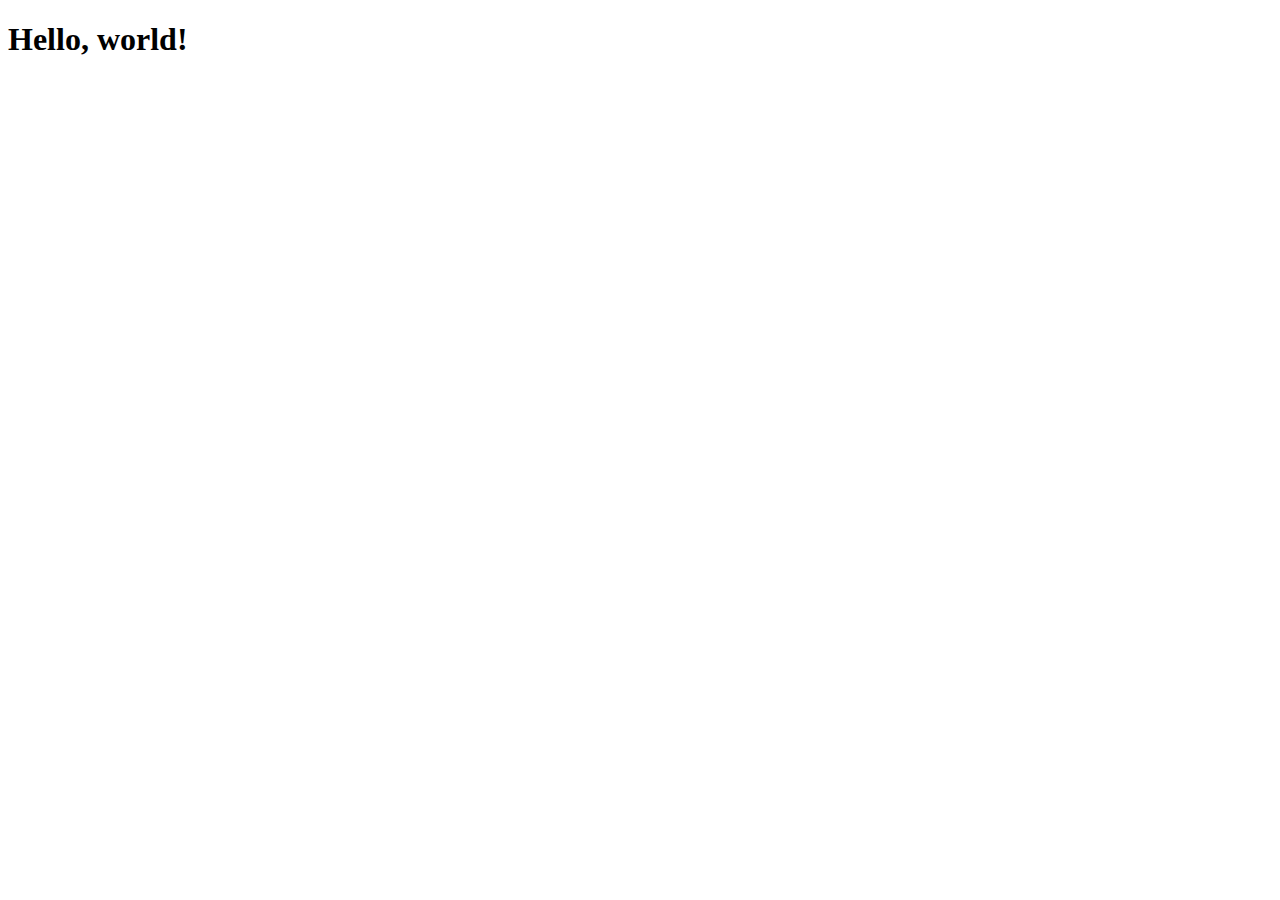
==== index.html @ dddec5dd "index" ====
<!doctype html>
<html lang="en">

<head>
    <!-- Required meta tags -->
    <meta charset="utf-8">
    <meta name="viewport" content="width=device-width, initial-scale=1">

    <!-- Bootstrap CSS -->
    <link href="https://cdn.jsdelivr.net/npm/bootstrap@5.1.1/dist/css/bootstrap.min.css" rel="stylesheet" integrity="sha384-F3w7mX95PdgyTmZZMECAngseQB83DfGTowi0iMjiWaeVhAn4FJkqJByhZMI3AhiU" crossorigin="anonymous">

    <title>Hello, world!</title>
</head>

<body>
    <h1>Hello, world!</h1>

    <script src="https://cdn.jsdelivr.net/npm/bootstrap@5.1.1/dist/js/bootstrap.bundle.min.js" integrity="sha384-/bQdsTh/da6pkI1MST/rWKFNjaCP5gBSY4sEBT38Q/9RBh9AH40zEOg7Hlq2THRZ" crossorigin="anonymous"></script>
</body>

</html>
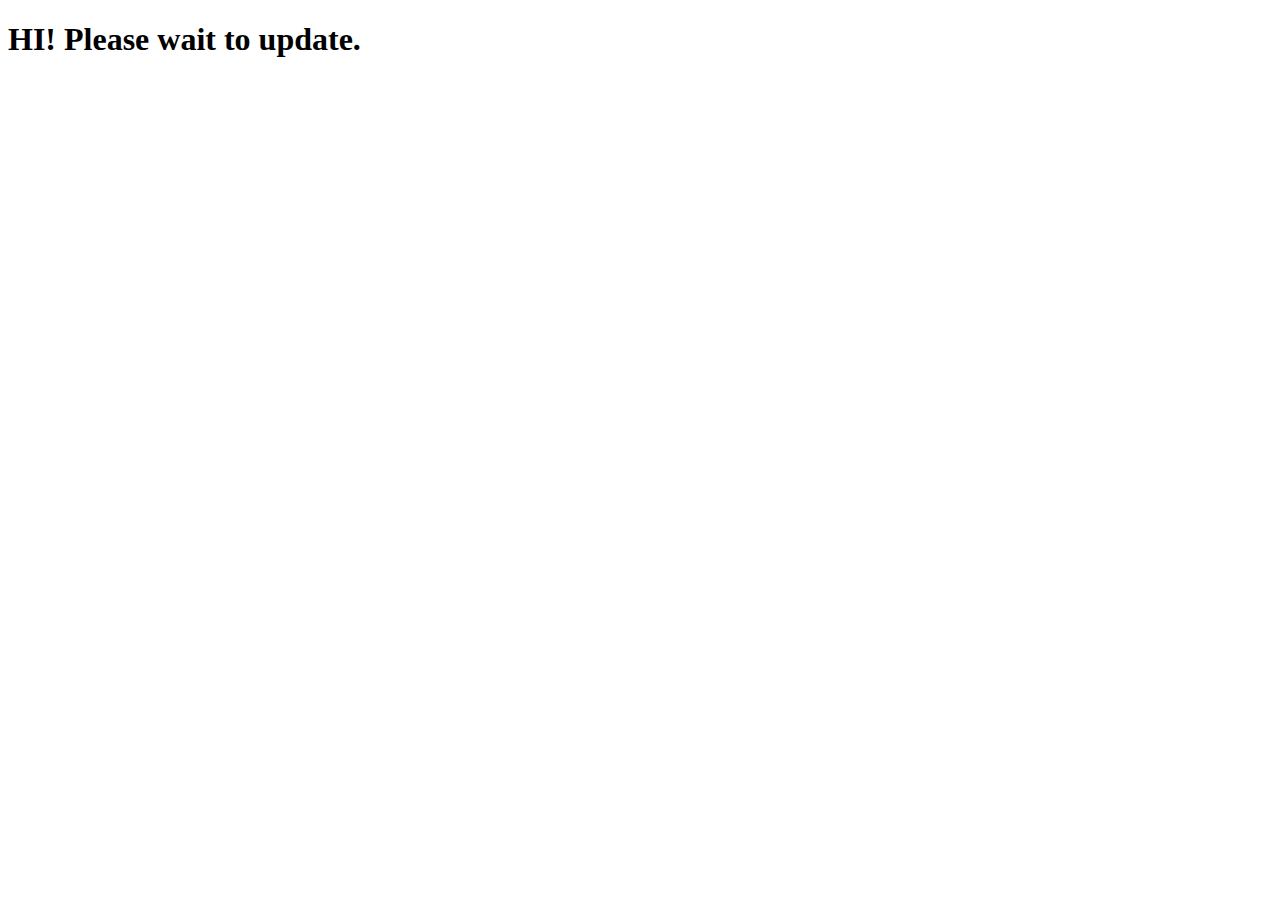
==== commit ab0d6d36: "test for index" ====
--- a/index.html
+++ b/index.html
@@ -9,11 +9,11 @@
     <!-- Bootstrap CSS -->
     <link href="https://cdn.jsdelivr.net/npm/bootstrap@5.1.1/dist/css/bootstrap.min.css" rel="stylesheet" integrity="sha384-F3w7mX95PdgyTmZZMECAngseQB83DfGTowi0iMjiWaeVhAn4FJkqJByhZMI3AhiU" crossorigin="anonymous">
 
-    <title>Hello, world!</title>
+    <title>LeeJ's Homepage</title>
 </head>
 
 <body>
-    <h1>Hello, world!</h1>
+    <h1>HI! Please wait to update.</h1>
 
     <script src="https://cdn.jsdelivr.net/npm/bootstrap@5.1.1/dist/js/bootstrap.bundle.min.js" integrity="sha384-/bQdsTh/da6pkI1MST/rWKFNjaCP5gBSY4sEBT38Q/9RBh9AH40zEOg7Hlq2THRZ" crossorigin="anonymous"></script>
 </body>
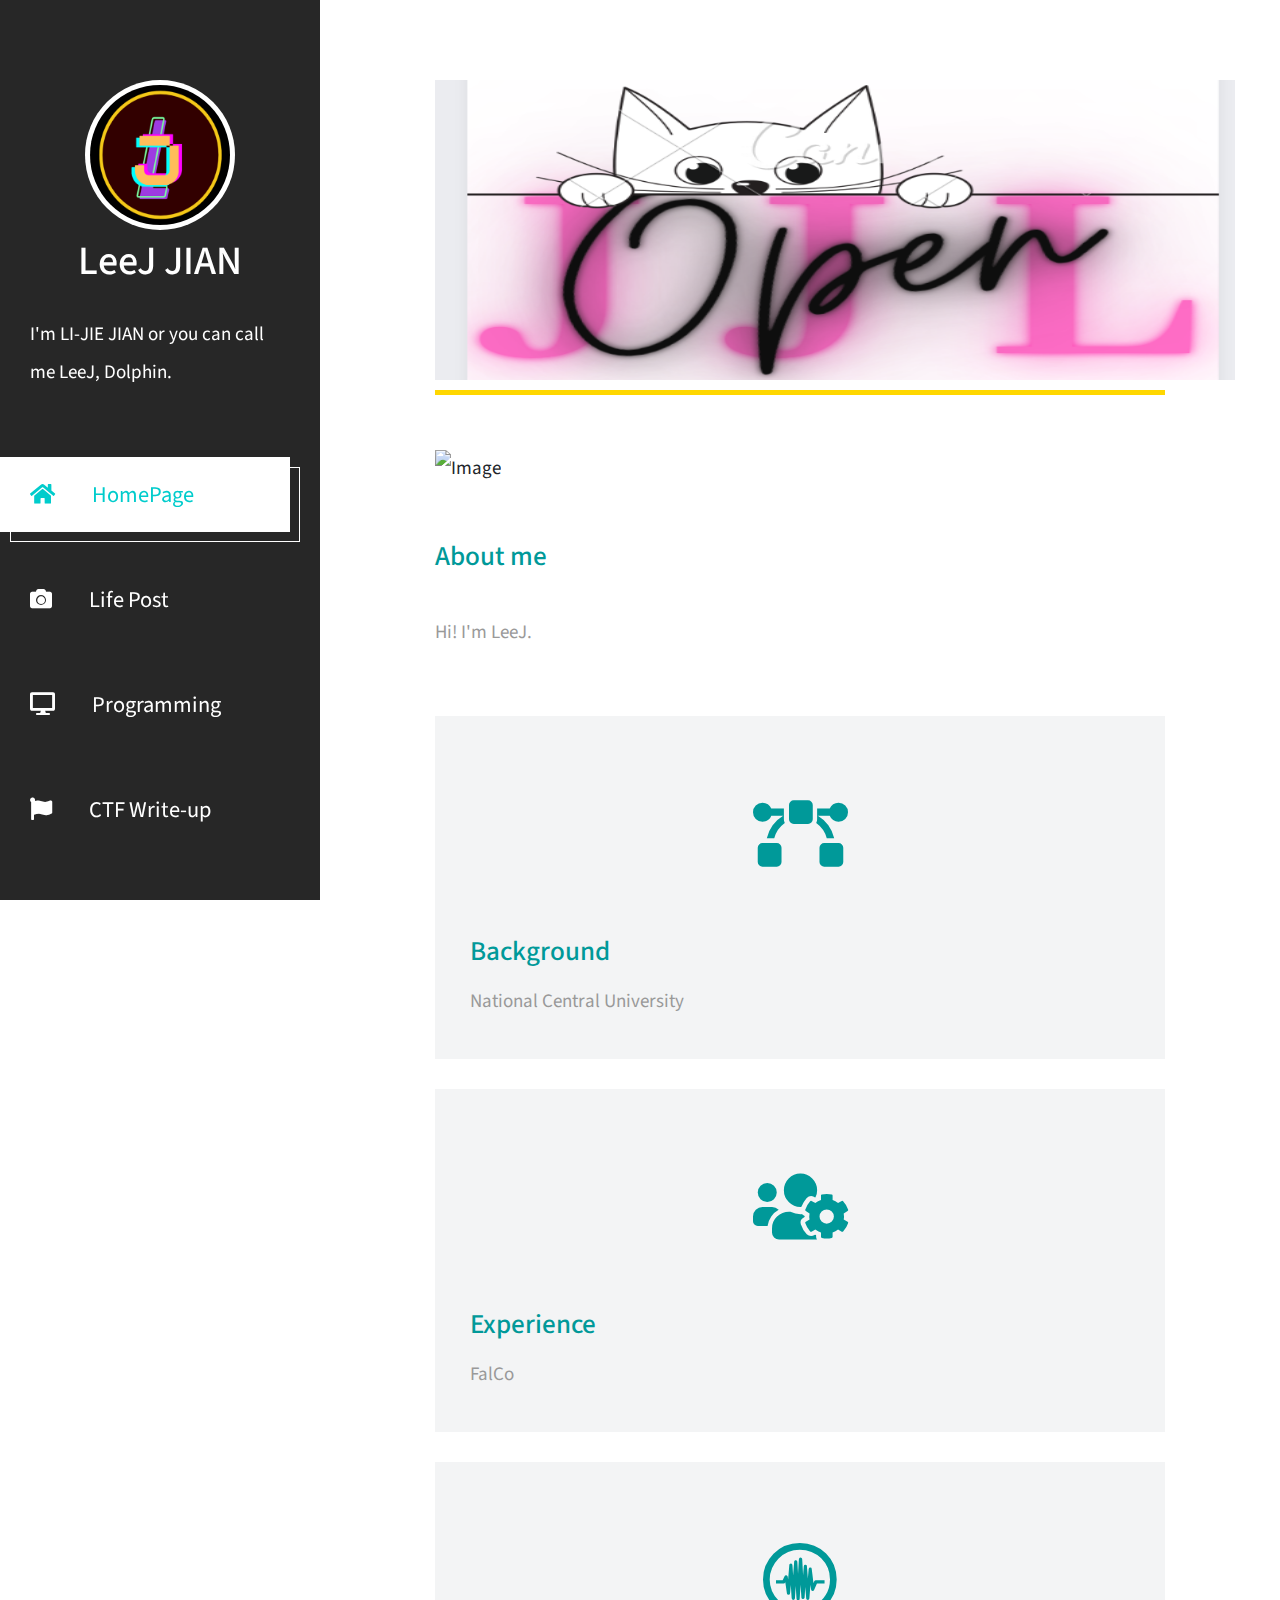
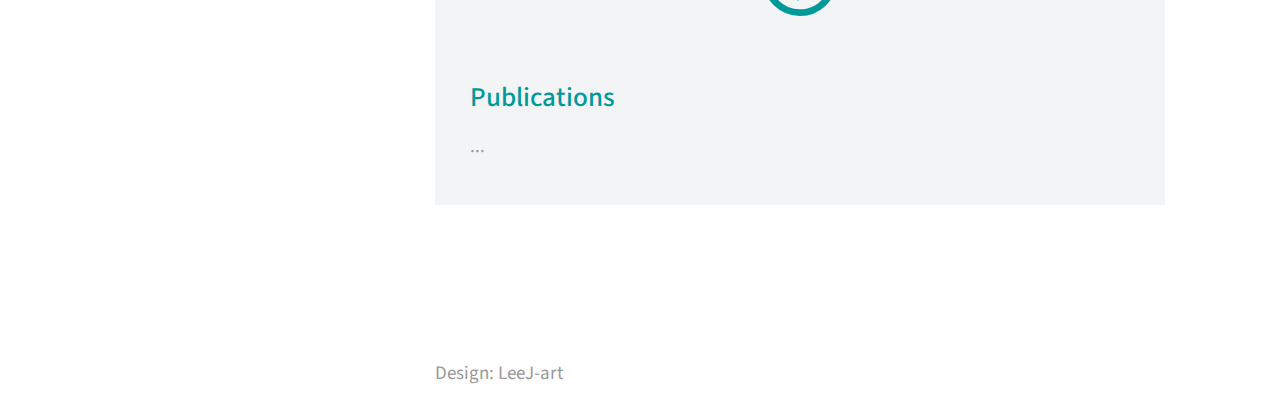
==== commit 0840cbb3: "main" ====
--- a/index.html
+++ b/index.html
@@ -1,21 +1,146 @@
-<!doctype html>
+<!DOCTYPE html>
 <html lang="en">
 
 <head>
-    <!-- Required meta tags -->
-    <meta charset="utf-8">
-    <meta name="viewport" content="width=device-width, initial-scale=1">
-
-    <!-- Bootstrap CSS -->
-    <link href="https://cdn.jsdelivr.net/npm/bootstrap@5.1.1/dist/css/bootstrap.min.css" rel="stylesheet" integrity="sha384-F3w7mX95PdgyTmZZMECAngseQB83DfGTowi0iMjiWaeVhAn4FJkqJByhZMI3AhiU" crossorigin="anonymous">
-
+    <meta charset="UTF-8">
+    <meta name="viewport" content="width=device-width, initial-scale=1.0">
     <title>LeeJ's Homepage</title>
+    <link rel="shortcut icon" href="img/icon.PNG">
+    <link rel="stylesheet" href="fontawesome/css/all.min.css">
+    <link rel="apple-touch-icon" href="img/icon.PNG">
+    <link href="https://fonts.googleapis.com/css2?family=Source+Sans+Pro&display=swap" rel="stylesheet">
+    <link href="css/bootstrap.min.css" rel="stylesheet">
+    <link href="css/templatemo-xtra-blog.css" rel="stylesheet">
 </head>
 
 <body>
-    <h1>HI! Please wait to update.</h1>
+    <header class="tm-header" id="tm-header">
+        <div class="tm-header-wrapper">
+            <button class="navbar-toggler" type="button" aria-label="Toggle navigation">
+                <i class="fas fa-bars"></i>
+            </button>
+            <div class="tm-site-header">
+                <div class="mb-2 mx-auto tm-site-logo"><img src="img/header.PNG" class="rounded-circle" width="140" height="140"></div>
+                <h1 class="text-center">LeeJ JIAN</h1>
+            </div>
+            <p class="tm-mb-65 text-white">
+                I'm LI-JIE JIAN or you can call me LeeJ, Dolphin.
+            </p>
+            <nav class="tm-nav" id="tm-nav">
+                <ul>
+                    <li class="tm-nav-item active">
+                        <a href="index.html" class="tm-nav-link">
+                            <i class="fas fa-home"></i> HomePage
+                        </a>
+                    </li>
+                    <li class="tm-nav-item">
+                        <a href="#" class="tm-nav-link">
+                            <i class="fas fa-camera"></i> Life Post
+                        </a>
+                    </li>
+                    <li class="tm-nav-item">
+                        <a href="#" class="tm-nav-link">
+                            <i class="fas fa-desktop"></i> Programming
+                        </a>
+                    </li>
+                    <li class="tm-nav-item">
+                        <a href="#" class="tm-nav-link">
+                            <i class="fas fa-flag"></i> CTF Write-up
+                        </a>
+                    </li>
+                </ul>
+            </nav>
+            <div class="tm-mb-65">
+                <a class="tm-link">
+                    <i class="fas fa-users"></i>&nbsp; More About Me
+                </a>
+                <a href="https://github.com/LeeJ-art" class="tm-social-link">
+                    <i class="fab fa-github tm-social-icon"></i>
+                </a>
+                <a href="https://twitter.com/LJay417" class="tm-social-link">
+                    <i class="fab fa-twitter tm-social-icon"></i>
+                </a>
+                <a href="https://instagram.com" class="tm-social-link">
+                    <i class="fab fa-instagram tm-social-icon"></i>
+                </a>
+                <a href="https://www.linkedin.com/in/j-lee-3013b7241/" class="tm-social-link">
+                    <i class="fab fa-linkedin tm-social-icon"></i>
+                </a>
+            </div>
+        </div>
+    </header>
 
-    <script src="https://cdn.jsdelivr.net/npm/bootstrap@5.1.1/dist/js/bootstrap.bundle.min.js" integrity="sha384-/bQdsTh/da6pkI1MST/rWKFNjaCP5gBSY4sEBT38Q/9RBh9AH40zEOg7Hlq2THRZ" crossorigin="anonymous"></script>
+    <div class="container-fluid">
+        <main class="tm-main">
+            <div class="row tm-row">
+                <div class="col-12">
+                    <img src="img/TOP.PNG" width="800" height="300">
+                </div>
+            </div>
+            <div class="row tm-row tm-mb-45">
+                <div class="col-12">
+                    <hr class="tm-hr-golden tm-mb-55">
+                    <img src="" alt="Image" class="img-fluid">
+                </div>
+            </div>
+            <div class="row tm-row tm-mb-40">
+                <div class="col-12">
+                    <div class="mb-4">
+                        <h2 class="pt-2 tm-mb-40 tm-color-primary tm-post-title">About me</h2>
+                        <p>
+                            Hi! I'm LeeJ.
+                        </p>
+                        <p>
+
+                        </p>
+                    </div>
+                </div>
+            </div>
+            <div class="row tm-row tm-mb-120">
+                <div class="col-lg-4 tm-about-col">
+                    <div class="tm-bg-gray tm-about-pad">
+                        <div class="text-center tm-mt-40 tm-mb-60">
+                            <i class="fas fa-bezier-curve fa-4x tm-color-primary"></i>
+                        </div>
+                        <h2 class="mb-3 tm-color-primary tm-post-title">Background</h2>
+                        <p class="mb-0 tm-line-height-short">
+                            National Central University
+                        </p>
+                    </div>
+                </div>
+                <div class="col-lg-4 tm-about-col">
+                    <div class="tm-bg-gray tm-about-pad">
+                        <div class="text-center tm-mt-40 tm-mb-60">
+                            <i class="fas fa-users-cog fa-4x tm-color-primary"></i>
+                        </div>
+                        <h2 class="mb-3 tm-color-primary tm-post-title">Experience</h2>
+                        <p class="mb-0 tm-line-height-short">
+                            FalCo
+                        </p>
+                    </div>
+                </div>
+                <div class="col-lg-4 tm-about-col">
+                    <div class="tm-bg-gray tm-about-pad">
+                        <div class="text-center tm-mt-40 tm-mb-60">
+                            <i class="fab fa-creative-commons-sampling fa-4x tm-color-primary"></i>
+                        </div>
+                        <h2 class="mb-3 tm-color-primary tm-post-title">Publications</h2>
+                        <p class="mb-0 tm-line-height-short">
+                            ...
+                        </p>
+                    </div>
+                </div>
+            </div>
+            <footer class="row tm-row">
+                <div class="col-md-6 col-12 tm-color-gray">
+                    Design: <a rel="nofollow" target="_parent" class="tm-external-link">LeeJ-art</a>
+                </div>
+            </footer>
+        </main>
+    </div>
+
+    <script src="js/jquery.min.js"></script>
+    <script src="js/templatemo-script.js"></script>
 </body>
 
 </html>--- a/fontawesome/css/all.min.css
+++ b/fontawesome/css/all.min.css
@@ -0,0 +1,5 @@
+/*!
+ * Font Awesome Free 5.13.0 by @fontawesome - https://fontawesome.com
+ * License - https://fontawesome.com/license/free (Icons: CC BY 4.0, Fonts: SIL OFL 1.1, Code: MIT License)
+ */
+.fa,.fab,.fad,.fal,.far,.fas{-moz-osx-font-smoothing:grayscale;-webkit-font-smoothing:antialiased;display:inline-block;font-style:normal;font-variant:normal;text-rendering:auto;line-height:1}.fa-lg{font-size:1.33333em;line-height:.75em;vertical-align:-.0667em}.fa-xs{font-size:.75em}.fa-sm{font-size:.875em}.fa-1x{font-size:1em}.fa-2x{font-size:2em}.fa-3x{font-size:3em}.fa-4x{font-size:4em}.fa-5x{font-size:5em}.fa-6x{font-size:6em}.fa-7x{font-size:7em}.fa-8x{font-size:8em}.fa-9x{font-size:9em}.fa-10x{font-size:10em}.fa-fw{text-align:center;width:1.25em}.fa-ul{list-style-type:none;margin-left:2.5em;padding-left:0}.fa-ul>li{position:relative}.fa-li{left:-2em;position:absolute;text-align:center;width:2em;line-height:inherit}.fa-border{border:.08em solid #eee;border-radius:.1em;padding:.2em .25em .15em}.fa-pull-left{float:left}.fa-pull-right{float:right}.fa.fa-pull-left,.fab.fa-pull-left,.fal.fa-pull-left,.far.fa-pull-left,.fas.fa-pull-left{margin-right:.3em}.fa.fa-pull-right,.fab.fa-pull-right,.fal.fa-pull-right,.far.fa-pull-right,.fas.fa-pull-right{margin-left:.3em}.fa-spin{-webkit-animation:fa-spin 2s linear infinite;animation:fa-spin 2s linear infinite}.fa-pulse{-webkit-animation:fa-spin 1s steps(8) infinite;animation:fa-spin 1s steps(8) infinite}@-webkit-keyframes fa-spin{0%{-webkit-transform:rotate(0deg);transform:rotate(0deg)}to{-webkit-transform:rotate(1turn);transform:rotate(1turn)}}@keyframes fa-spin{0%{-webkit-transform:rotate(0deg);transform:rotate(0deg)}to{-webkit-transform:rotate(1turn);transform:rotate(1turn)}}.fa-rotate-90{-ms-filter:"progid:DXImageTransform.Microsoft.BasicImage(rotation=1)";-webkit-transform:rotate(90deg);transform:rotate(90deg)}.fa-rotate-180{-ms-filter:"progid:DXImageTransform.Microsoft.BasicImage(rotation=2)";-webkit-transform:rotate(180deg);transform:rotate(180deg)}.fa-rotate-270{-ms-filter:"progid:DXImageTransform.Microsoft.BasicImage(rotation=3)";-webkit-transform:rotate(270deg);transform:rotate(270deg)}.fa-flip-horizontal{-ms-filter:"progid:DXImageTransform.Microsoft.BasicImage(rotation=0, mirror=1)";-webkit-transform:scaleX(-1);transform:scaleX(-1)}.fa-flip-vertical{-webkit-transform:scaleY(-1);transform:scaleY(-1)}.fa-flip-both,.fa-flip-horizontal.fa-flip-vertical,.fa-flip-vertical{-ms-filter:"progid:DXImageTransform.Microsoft.BasicImage(rotation=2, mirror=1)"}.fa-flip-both,.fa-flip-horizontal.fa-flip-vertical{-webkit-transform:scale(-1);transform:scale(-1)}:root .fa-flip-both,:root .fa-flip-horizontal,:root .fa-flip-vertical,:root .fa-rotate-90,:root .fa-rotate-180,:root .fa-rotate-270{-webkit-filter:none;filter:none}.fa-stack{display:inline-block;height:2em;line-height:2em;position:relative;vertical-align:middle;width:2.5em}.fa-stack-1x,.fa-stack-2x{left:0;position:absolute;text-align:center;width:100%}.fa-stack-1x{line-height:inherit}.fa-stack-2x{font-size:2em}.fa-inverse{color:#fff}.fa-500px:before{content:"\f26e"}.fa-accessible-icon:before{content:"\f368"}.fa-accusoft:before{content:"\f369"}.fa-acquisitions-incorporated:before{content:"\f6af"}.fa-ad:before{content:"\f641"}.fa-address-book:before{content:"\f2b9"}.fa-address-card:before{content:"\f2bb"}.fa-adjust:before{content:"\f042"}.fa-adn:before{content:"\f170"}.fa-adobe:before{content:"\f778"}.fa-adversal:before{content:"\f36a"}.fa-affiliatetheme:before{content:"\f36b"}.fa-air-freshener:before{content:"\f5d0"}.fa-airbnb:before{content:"\f834"}.fa-algolia:before{content:"\f36c"}.fa-align-center:before{content:"\f037"}.fa-align-justify:before{content:"\f039"}.fa-align-left:before{content:"\f036"}.fa-align-right:before{content:"\f038"}.fa-alipay:before{content:"\f642"}.fa-allergies:before{content:"\f461"}.fa-amazon:before{content:"\f270"}.fa-amazon-pay:before{content:"\f42c"}.fa-ambulance:before{content:"\f0f9"}.fa-american-sign-language-interpreting:before{content:"\f2a3"}.fa-amilia:before{content:"\f36d"}.fa-anchor:before{content:"\f13d"}.fa-android:before{content:"\f17b"}.fa-angellist:before{content:"\f209"}.fa-angle-double-down:before{content:"\f103"}.fa-angle-double-left:before{content:"\f100"}.fa-angle-double-right:before{content:"\f101"}.fa-angle-double-up:before{content:"\f102"}.fa-angle-down:before{content:"\f107"}.fa-angle-left:before{content:"\f104"}.fa-angle-right:before{content:"\f105"}.fa-angle-up:before{content:"\f106"}.fa-angry:before{content:"\f556"}.fa-angrycreative:before{content:"\f36e"}.fa-angular:before{content:"\f420"}.fa-ankh:before{content:"\f644"}.fa-app-store:before{content:"\f36f"}.fa-app-store-ios:before{content:"\f370"}.fa-apper:before{content:"\f371"}.fa-apple:before{content:"\f179"}.fa-apple-alt:before{content:"\f5d1"}.fa-apple-pay:before{content:"\f415"}.fa-archive:before{content:"\f187"}.fa-archway:before{content:"\f557"}.fa-arrow-alt-circle-down:before{content:"\f358"}.fa-arrow-alt-circle-left:before{content:"\f359"}.fa-arrow-alt-circle-right:before{content:"\f35a"}.fa-arrow-alt-circle-up:before{content:"\f35b"}.fa-arrow-circle-down:before{content:"\f0ab"}.fa-arrow-circle-left:before{content:"\f0a8"}.fa-arrow-circle-right:before{content:"\f0a9"}.fa-arrow-circle-up:before{content:"\f0aa"}.fa-arrow-down:before{content:"\f063"}.fa-arrow-left:before{content:"\f060"}.fa-arrow-right:before{content:"\f061"}.fa-arrow-up:before{content:"\f062"}.fa-arrows-alt:before{content:"\f0b2"}.fa-arrows-alt-h:before{content:"\f337"}.fa-arrows-alt-v:before{content:"\f338"}.fa-artstation:before{content:"\f77a"}.fa-assistive-listening-systems:before{content:"\f2a2"}.fa-asterisk:before{content:"\f069"}.fa-asymmetrik:before{content:"\f372"}.fa-at:before{content:"\f1fa"}.fa-atlas:before{content:"\f558"}.fa-atlassian:before{content:"\f77b"}.fa-atom:before{content:"\f5d2"}.fa-audible:before{content:"\f373"}.fa-audio-description:before{content:"\f29e"}.fa-autoprefixer:before{content:"\f41c"}.fa-avianex:before{content:"\f374"}.fa-aviato:before{content:"\f421"}.fa-award:before{content:"\f559"}.fa-aws:before{content:"\f375"}.fa-baby:before{content:"\f77c"}.fa-baby-carriage:before{content:"\f77d"}.fa-backspace:before{content:"\f55a"}.fa-backward:before{content:"\f04a"}.fa-bacon:before{content:"\f7e5"}.fa-bahai:before{content:"\f666"}.fa-balance-scale:before{content:"\f24e"}.fa-balance-scale-left:before{content:"\f515"}.fa-balance-scale-right:before{content:"\f516"}.fa-ban:before{content:"\f05e"}.fa-band-aid:before{content:"\f462"}.fa-bandcamp:before{content:"\f2d5"}.fa-barcode:before{content:"\f02a"}.fa-bars:before{content:"\f0c9"}.fa-baseball-ball:before{content:"\f433"}.fa-basketball-ball:before{content:"\f434"}.fa-bath:before{content:"\f2cd"}.fa-battery-empty:before{content:"\f244"}.fa-battery-full:before{content:"\f240"}.fa-battery-half:before{content:"\f242"}.fa-battery-quarter:before{content:"\f243"}.fa-battery-three-quarters:before{content:"\f241"}.fa-battle-net:before{content:"\f835"}.fa-bed:before{content:"\f236"}.fa-beer:before{content:"\f0fc"}.fa-behance:before{content:"\f1b4"}.fa-behance-square:before{content:"\f1b5"}.fa-bell:before{content:"\f0f3"}.fa-bell-slash:before{content:"\f1f6"}.fa-bezier-curve:before{content:"\f55b"}.fa-bible:before{content:"\f647"}.fa-bicycle:before{content:"\f206"}.fa-biking:before{content:"\f84a"}.fa-bimobject:before{content:"\f378"}.fa-binoculars:before{content:"\f1e5"}.fa-biohazard:before{content:"\f780"}.fa-birthday-cake:before{content:"\f1fd"}.fa-bitbucket:before{content:"\f171"}.fa-bitcoin:before{content:"\f379"}.fa-bity:before{content:"\f37a"}.fa-black-tie:before{content:"\f27e"}.fa-blackberry:before{content:"\f37b"}.fa-blender:before{content:"\f517"}.fa-blender-phone:before{content:"\f6b6"}.fa-blind:before{content:"\f29d"}.fa-blog:before{content:"\f781"}.fa-blogger:before{content:"\f37c"}.fa-blogger-b:before{content:"\f37d"}.fa-bluetooth:before{content:"\f293"}.fa-bluetooth-b:before{content:"\f294"}.fa-bold:before{content:"\f032"}.fa-bolt:before{content:"\f0e7"}.fa-bomb:before{content:"\f1e2"}.fa-bone:before{content:"\f5d7"}.fa-bong:before{content:"\f55c"}.fa-book:before{content:"\f02d"}.fa-book-dead:before{content:"\f6b7"}.fa-book-medical:before{content:"\f7e6"}.fa-book-open:before{content:"\f518"}.fa-book-reader:before{content:"\f5da"}.fa-bookmark:before{content:"\f02e"}.fa-bootstrap:before{content:"\f836"}.fa-border-all:before{content:"\f84c"}.fa-border-none:before{content:"\f850"}.fa-border-style:before{content:"\f853"}.fa-bowling-ball:before{content:"\f436"}.fa-box:before{content:"\f466"}.fa-box-open:before{content:"\f49e"}.fa-box-tissue:before{content:"\f95b"}.fa-boxes:before{content:"\f468"}.fa-braille:before{content:"\f2a1"}.fa-brain:before{content:"\f5dc"}.fa-bread-slice:before{content:"\f7ec"}.fa-briefcase:before{content:"\f0b1"}.fa-briefcase-medical:before{content:"\f469"}.fa-broadcast-tower:before{content:"\f519"}.fa-broom:before{content:"\f51a"}.fa-brush:before{content:"\f55d"}.fa-btc:before{content:"\f15a"}.fa-buffer:before{content:"\f837"}.fa-bug:before{content:"\f188"}.fa-building:before{content:"\f1ad"}.fa-bullhorn:before{content:"\f0a1"}.fa-bullseye:before{content:"\f140"}.fa-burn:before{content:"\f46a"}.fa-buromobelexperte:before{content:"\f37f"}.fa-bus:before{content:"\f207"}.fa-bus-alt:before{content:"\f55e"}.fa-business-time:before{content:"\f64a"}.fa-buy-n-large:before{content:"\f8a6"}.fa-buysellads:before{content:"\f20d"}.fa-calculator:before{content:"\f1ec"}.fa-calendar:before{content:"\f133"}.fa-calendar-alt:before{content:"\f073"}.fa-calendar-check:before{content:"\f274"}.fa-calendar-day:before{content:"\f783"}.fa-calendar-minus:before{content:"\f272"}.fa-calendar-plus:before{content:"\f271"}.fa-calendar-times:before{content:"\f273"}.fa-calendar-week:before{content:"\f784"}.fa-camera:before{content:"\f030"}.fa-camera-retro:before{content:"\f083"}.fa-campground:before{content:"\f6bb"}.fa-canadian-maple-leaf:before{content:"\f785"}.fa-candy-cane:before{content:"\f786"}.fa-cannabis:before{content:"\f55f"}.fa-capsules:before{content:"\f46b"}.fa-car:before{content:"\f1b9"}.fa-car-alt:before{content:"\f5de"}.fa-car-battery:before{content:"\f5df"}.fa-car-crash:before{content:"\f5e1"}.fa-car-side:before{content:"\f5e4"}.fa-caravan:before{content:"\f8ff"}.fa-caret-down:before{content:"\f0d7"}.fa-caret-left:before{content:"\f0d9"}.fa-caret-right:before{content:"\f0da"}.fa-caret-square-down:before{content:"\f150"}.fa-caret-square-left:before{content:"\f191"}.fa-caret-square-right:before{content:"\f152"}.fa-caret-square-up:before{content:"\f151"}.fa-caret-up:before{content:"\f0d8"}.fa-carrot:before{content:"\f787"}.fa-cart-arrow-down:before{content:"\f218"}.fa-cart-plus:before{content:"\f217"}.fa-cash-register:before{content:"\f788"}.fa-cat:before{content:"\f6be"}.fa-cc-amazon-pay:before{content:"\f42d"}.fa-cc-amex:before{content:"\f1f3"}.fa-cc-apple-pay:before{content:"\f416"}.fa-cc-diners-club:before{content:"\f24c"}.fa-cc-discover:before{content:"\f1f2"}.fa-cc-jcb:before{content:"\f24b"}.fa-cc-mastercard:before{content:"\f1f1"}.fa-cc-paypal:before{content:"\f1f4"}.fa-cc-stripe:before{content:"\f1f5"}.fa-cc-visa:before{content:"\f1f0"}.fa-centercode:before{content:"\f380"}.fa-centos:before{content:"\f789"}.fa-certificate:before{content:"\f0a3"}.fa-chair:before{content:"\f6c0"}.fa-chalkboard:before{content:"\f51b"}.fa-chalkboard-teacher:before{content:"\f51c"}.fa-charging-station:before{content:"\f5e7"}.fa-chart-area:before{content:"\f1fe"}.fa-chart-bar:before{content:"\f080"}.fa-chart-line:before{content:"\f201"}.fa-chart-pie:before{content:"\f200"}.fa-check:before{content:"\f00c"}.fa-check-circle:before{content:"\f058"}.fa-check-double:before{content:"\f560"}.fa-check-square:before{content:"\f14a"}.fa-cheese:before{content:"\f7ef"}.fa-chess:before{content:"\f439"}.fa-chess-bishop:before{content:"\f43a"}.fa-chess-board:before{content:"\f43c"}.fa-chess-king:before{content:"\f43f"}.fa-chess-knight:before{content:"\f441"}.fa-chess-pawn:before{content:"\f443"}.fa-chess-queen:before{content:"\f445"}.fa-chess-rook:before{content:"\f447"}.fa-chevron-circle-down:before{content:"\f13a"}.fa-chevron-circle-left:before{content:"\f137"}.fa-chevron-circle-right:before{content:"\f138"}.fa-chevron-circle-up:before{content:"\f139"}.fa-chevron-down:before{content:"\f078"}.fa-chevron-left:before{content:"\f053"}.fa-chevron-right:before{content:"\f054"}.fa-chevron-up:before{content:"\f077"}.fa-child:before{content:"\f1ae"}.fa-chrome:before{content:"\f268"}.fa-chromecast:before{content:"\f838"}.fa-church:before{content:"\f51d"}.fa-circle:before{content:"\f111"}.fa-circle-notch:before{content:"\f1ce"}.fa-city:before{content:"\f64f"}.fa-clinic-medical:before{content:"\f7f2"}.fa-clipboard:before{content:"\f328"}.fa-clipboard-check:before{content:"\f46c"}.fa-clipboard-list:before{content:"\f46d"}.fa-clock:before{content:"\f017"}.fa-clone:before{content:"\f24d"}.fa-closed-captioning:before{content:"\f20a"}.fa-cloud:before{content:"\f0c2"}.fa-cloud-download-alt:before{content:"\f381"}.fa-cloud-meatball:before{content:"\f73b"}.fa-cloud-moon:before{content:"\f6c3"}.fa-cloud-moon-rain:before{content:"\f73c"}.fa-cloud-rain:before{content:"\f73d"}.fa-cloud-showers-heavy:before{content:"\f740"}.fa-cloud-sun:before{content:"\f6c4"}.fa-cloud-sun-rain:before{content:"\f743"}.fa-cloud-upload-alt:before{content:"\f382"}.fa-cloudscale:before{content:"\f383"}.fa-cloudsmith:before{content:"\f384"}.fa-cloudversify:before{content:"\f385"}.fa-cocktail:before{content:"\f561"}.fa-code:before{content:"\f121"}.fa-code-branch:before{content:"\f126"}.fa-codepen:before{content:"\f1cb"}.fa-codiepie:before{content:"\f284"}.fa-coffee:before{content:"\f0f4"}.fa-cog:before{content:"\f013"}.fa-cogs:before{content:"\f085"}.fa-coins:before{content:"\f51e"}.fa-columns:before{content:"\f0db"}.fa-comment:before{content:"\f075"}.fa-comment-alt:before{content:"\f27a"}.fa-comment-dollar:before{content:"\f651"}.fa-comment-dots:before{content:"\f4ad"}.fa-comment-medical:before{content:"\f7f5"}.fa-comment-slash:before{content:"\f4b3"}.fa-comments:before{content:"\f086"}.fa-comments-dollar:before{content:"\f653"}.fa-compact-disc:before{content:"\f51f"}.fa-compass:before{content:"\f14e"}.fa-compress:before{content:"\f066"}.fa-compress-alt:before{content:"\f422"}.fa-compress-arrows-alt:before{content:"\f78c"}.fa-concierge-bell:before{content:"\f562"}.fa-confluence:before{content:"\f78d"}.fa-connectdevelop:before{content:"\f20e"}.fa-contao:before{content:"\f26d"}.fa-cookie:before{content:"\f563"}.fa-cookie-bite:before{content:"\f564"}.fa-copy:before{content:"\f0c5"}.fa-copyright:before{content:"\f1f9"}.fa-cotton-bureau:before{content:"\f89e"}.fa-couch:before{content:"\f4b8"}.fa-cpanel:before{content:"\f388"}.fa-creative-commons:before{content:"\f25e"}.fa-creative-commons-by:before{content:"\f4e7"}.fa-creative-commons-nc:before{content:"\f4e8"}.fa-creative-commons-nc-eu:before{content:"\f4e9"}.fa-creative-commons-nc-jp:before{content:"\f4ea"}.fa-creative-commons-nd:before{content:"\f4eb"}.fa-creative-commons-pd:before{content:"\f4ec"}.fa-creative-commons-pd-alt:before{content:"\f4ed"}.fa-creative-commons-remix:before{content:"\f4ee"}.fa-creative-commons-sa:before{content:"\f4ef"}.fa-creative-commons-sampling:before{content:"\f4f0"}.fa-creative-commons-sampling-plus:before{content:"\f4f1"}.fa-creative-commons-share:before{content:"\f4f2"}.fa-creative-commons-zero:before{content:"\f4f3"}.fa-credit-card:before{content:"\f09d"}.fa-critical-role:before{content:"\f6c9"}.fa-crop:before{content:"\f125"}.fa-crop-alt:before{content:"\f565"}.fa-cross:before{content:"\f654"}.fa-crosshairs:before{content:"\f05b"}.fa-crow:before{content:"\f520"}.fa-crown:before{content:"\f521"}.fa-crutch:before{content:"\f7f7"}.fa-css3:before{content:"\f13c"}.fa-css3-alt:before{content:"\f38b"}.fa-cube:before{content:"\f1b2"}.fa-cubes:before{content:"\f1b3"}.fa-cut:before{content:"\f0c4"}.fa-cuttlefish:before{content:"\f38c"}.fa-d-and-d:before{content:"\f38d"}.fa-d-and-d-beyond:before{content:"\f6ca"}.fa-dailymotion:before{content:"\f952"}.fa-dashcube:before{content:"\f210"}.fa-database:before{content:"\f1c0"}.fa-deaf:before{content:"\f2a4"}.fa-delicious:before{content:"\f1a5"}.fa-democrat:before{content:"\f747"}.fa-deploydog:before{content:"\f38e"}.fa-deskpro:before{content:"\f38f"}.fa-desktop:before{content:"\f108"}.fa-dev:before{content:"\f6cc"}.fa-deviantart:before{content:"\f1bd"}.fa-dharmachakra:before{content:"\f655"}.fa-dhl:before{content:"\f790"}.fa-diagnoses:before{content:"\f470"}.fa-diaspora:before{content:"\f791"}.fa-dice:before{content:"\f522"}.fa-dice-d20:before{content:"\f6cf"}.fa-dice-d6:before{content:"\f6d1"}.fa-dice-five:before{content:"\f523"}.fa-dice-four:before{content:"\f524"}.fa-dice-one:before{content:"\f525"}.fa-dice-six:before{content:"\f526"}.fa-dice-three:before{content:"\f527"}.fa-dice-two:before{content:"\f528"}.fa-digg:before{content:"\f1a6"}.fa-digital-ocean:before{content:"\f391"}.fa-digital-tachograph:before{content:"\f566"}.fa-directions:before{content:"\f5eb"}.fa-discord:before{content:"\f392"}.fa-discourse:before{content:"\f393"}.fa-disease:before{content:"\f7fa"}.fa-divide:before{content:"\f529"}.fa-dizzy:before{content:"\f567"}.fa-dna:before{content:"\f471"}.fa-dochub:before{content:"\f394"}.fa-docker:before{content:"\f395"}.fa-dog:before{content:"\f6d3"}.fa-dollar-sign:before{content:"\f155"}.fa-dolly:before{content:"\f472"}.fa-dolly-flatbed:before{content:"\f474"}.fa-donate:before{content:"\f4b9"}.fa-door-closed:before{content:"\f52a"}.fa-door-open:before{content:"\f52b"}.fa-dot-circle:before{content:"\f192"}.fa-dove:before{content:"\f4ba"}.fa-download:before{content:"\f019"}.fa-draft2digital:before{content:"\f396"}.fa-drafting-compass:before{content:"\f568"}.fa-dragon:before{content:"\f6d5"}.fa-draw-polygon:before{content:"\f5ee"}.fa-dribbble:before{content:"\f17d"}.fa-dribbble-square:before{content:"\f397"}.fa-dropbox:before{content:"\f16b"}.fa-drum:before{content:"\f569"}.fa-drum-steelpan:before{content:"\f56a"}.fa-drumstick-bite:before{content:"\f6d7"}.fa-drupal:before{content:"\f1a9"}.fa-dumbbell:before{content:"\f44b"}.fa-dumpster:before{content:"\f793"}.fa-dumpster-fire:before{content:"\f794"}.fa-dungeon:before{content:"\f6d9"}.fa-dyalog:before{content:"\f399"}.fa-earlybirds:before{content:"\f39a"}.fa-ebay:before{content:"\f4f4"}.fa-edge:before{content:"\f282"}.fa-edit:before{content:"\f044"}.fa-egg:before{content:"\f7fb"}.fa-eject:before{content:"\f052"}.fa-elementor:before{content:"\f430"}.fa-ellipsis-h:before{content:"\f141"}.fa-ellipsis-v:before{content:"\f142"}.fa-ello:before{content:"\f5f1"}.fa-ember:before{content:"\f423"}.fa-empire:before{content:"\f1d1"}.fa-envelope:before{content:"\f0e0"}.fa-envelope-open:before{content:"\f2b6"}.fa-envelope-open-text:before{content:"\f658"}.fa-envelope-square:before{content:"\f199"}.fa-envira:before{content:"\f299"}.fa-equals:before{content:"\f52c"}.fa-eraser:before{content:"\f12d"}.fa-erlang:before{content:"\f39d"}.fa-ethereum:before{content:"\f42e"}.fa-ethernet:before{content:"\f796"}.fa-etsy:before{content:"\f2d7"}.fa-euro-sign:before{content:"\f153"}.fa-evernote:before{content:"\f839"}.fa-exchange-alt:before{content:"\f362"}.fa-exclamation:before{content:"\f12a"}.fa-exclamation-circle:before{content:"\f06a"}.fa-exclamation-triangle:before{content:"\f071"}.fa-expand:before{content:"\f065"}.fa-expand-alt:before{content:"\f424"}.fa-expand-arrows-alt:before{content:"\f31e"}.fa-expeditedssl:before{content:"\f23e"}.fa-external-link-alt:before{content:"\f35d"}.fa-external-link-square-alt:before{content:"\f360"}.fa-eye:before{content:"\f06e"}.fa-eye-dropper:before{content:"\f1fb"}.fa-eye-slash:before{content:"\f070"}.fa-facebook:before{content:"\f09a"}.fa-facebook-f:before{content:"\f39e"}.fa-facebook-messenger:before{content:"\f39f"}.fa-facebook-square:before{content:"\f082"}.fa-fan:before{content:"\f863"}.fa-fantasy-flight-games:before{content:"\f6dc"}.fa-fast-backward:before{content:"\f049"}.fa-fast-forward:before{content:"\f050"}.fa-faucet:before{content:"\f905"}.fa-fax:before{content:"\f1ac"}.fa-feather:before{content:"\f52d"}.fa-feather-alt:before{content:"\f56b"}.fa-fedex:before{content:"\f797"}.fa-fedora:before{content:"\f798"}.fa-female:before{content:"\f182"}.fa-fighter-jet:before{content:"\f0fb"}.fa-figma:before{content:"\f799"}.fa-file:before{content:"\f15b"}.fa-file-alt:before{content:"\f15c"}.fa-file-archive:before{content:"\f1c6"}.fa-file-audio:before{content:"\f1c7"}.fa-file-code:before{content:"\f1c9"}.fa-file-contract:before{content:"\f56c"}.fa-file-csv:before{content:"\f6dd"}.fa-file-download:before{content:"\f56d"}.fa-file-excel:before{content:"\f1c3"}.fa-file-export:before{content:"\f56e"}.fa-file-image:before{content:"\f1c5"}.fa-file-import:before{content:"\f56f"}.fa-file-invoice:before{content:"\f570"}.fa-file-invoice-dollar:before{content:"\f571"}.fa-file-medical:before{content:"\f477"}.fa-file-medical-alt:before{content:"\f478"}.fa-file-pdf:before{content:"\f1c1"}.fa-file-powerpoint:before{content:"\f1c4"}.fa-file-prescription:before{content:"\f572"}.fa-file-signature:before{content:"\f573"}.fa-file-upload:before{content:"\f574"}.fa-file-video:before{content:"\f1c8"}.fa-file-word:before{content:"\f1c2"}.fa-fill:before{content:"\f575"}.fa-fill-drip:before{content:"\f576"}.fa-film:before{content:"\f008"}.fa-filter:before{content:"\f0b0"}.fa-fingerprint:before{content:"\f577"}.fa-fire:before{content:"\f06d"}.fa-fire-alt:before{content:"\f7e4"}.fa-fire-extinguisher:before{content:"\f134"}.fa-firefox:before{content:"\f269"}.fa-firefox-browser:before{content:"\f907"}.fa-first-aid:before{content:"\f479"}.fa-first-order:before{content:"\f2b0"}.fa-first-order-alt:before{content:"\f50a"}.fa-firstdraft:before{content:"\f3a1"}.fa-fish:before{content:"\f578"}.fa-fist-raised:before{content:"\f6de"}.fa-flag:before{content:"\f024"}.fa-flag-checkered:before{content:"\f11e"}.fa-flag-usa:before{content:"\f74d"}.fa-flask:before{content:"\f0c3"}.fa-flickr:before{content:"\f16e"}.fa-flipboard:before{content:"\f44d"}.fa-flushed:before{content:"\f579"}.fa-fly:before{content:"\f417"}.fa-folder:before{content:"\f07b"}.fa-folder-minus:before{content:"\f65d"}.fa-folder-open:before{content:"\f07c"}.fa-folder-plus:before{content:"\f65e"}.fa-font:before{content:"\f031"}.fa-font-awesome:before{content:"\f2b4"}.fa-font-awesome-alt:before{content:"\f35c"}.fa-font-awesome-flag:before{content:"\f425"}.fa-font-awesome-logo-full:before{content:"\f4e6"}.fa-fonticons:before{content:"\f280"}.fa-fonticons-fi:before{content:"\f3a2"}.fa-football-ball:before{content:"\f44e"}.fa-fort-awesome:before{content:"\f286"}.fa-fort-awesome-alt:before{content:"\f3a3"}.fa-forumbee:before{content:"\f211"}.fa-forward:before{content:"\f04e"}.fa-foursquare:before{content:"\f180"}.fa-free-code-camp:before{content:"\f2c5"}.fa-freebsd:before{content:"\f3a4"}.fa-frog:before{content:"\f52e"}.fa-frown:before{content:"\f119"}.fa-frown-open:before{content:"\f57a"}.fa-fulcrum:before{content:"\f50b"}.fa-funnel-dollar:before{content:"\f662"}.fa-futbol:before{content:"\f1e3"}.fa-galactic-republic:before{content:"\f50c"}.fa-galactic-senate:before{content:"\f50d"}.fa-gamepad:before{content:"\f11b"}.fa-gas-pump:before{content:"\f52f"}.fa-gavel:before{content:"\f0e3"}.fa-gem:before{content:"\f3a5"}.fa-genderless:before{content:"\f22d"}.fa-get-pocket:before{content:"\f265"}.fa-gg:before{content:"\f260"}.fa-gg-circle:before{content:"\f261"}.fa-ghost:before{content:"\f6e2"}.fa-gift:before{content:"\f06b"}.fa-gifts:before{content:"\f79c"}.fa-git:before{content:"\f1d3"}.fa-git-alt:before{content:"\f841"}.fa-git-square:before{content:"\f1d2"}.fa-github:before{content:"\f09b"}.fa-github-alt:before{content:"\f113"}.fa-github-square:before{content:"\f092"}.fa-gitkraken:before{content:"\f3a6"}.fa-gitlab:before{content:"\f296"}.fa-gitter:before{content:"\f426"}.fa-glass-cheers:before{content:"\f79f"}.fa-glass-martini:before{content:"\f000"}.fa-glass-martini-alt:before{content:"\f57b"}.fa-glass-whiskey:before{content:"\f7a0"}.fa-glasses:before{content:"\f530"}.fa-glide:before{content:"\f2a5"}.fa-glide-g:before{content:"\f2a6"}.fa-globe:before{content:"\f0ac"}.fa-globe-africa:before{content:"\f57c"}.fa-globe-americas:before{content:"\f57d"}.fa-globe-asia:before{content:"\f57e"}.fa-globe-europe:before{content:"\f7a2"}.fa-gofore:before{content:"\f3a7"}.fa-golf-ball:before{content:"\f450"}.fa-goodreads:before{content:"\f3a8"}.fa-goodreads-g:before{content:"\f3a9"}.fa-google:before{content:"\f1a0"}.fa-google-drive:before{content:"\f3aa"}.fa-google-play:before{content:"\f3ab"}.fa-google-plus:before{content:"\f2b3"}.fa-google-plus-g:before{content:"\f0d5"}.fa-google-plus-square:before{content:"\f0d4"}.fa-google-wallet:before{content:"\f1ee"}.fa-gopuram:before{content:"\f664"}.fa-graduation-cap:before{content:"\f19d"}.fa-gratipay:before{content:"\f184"}.fa-grav:before{content:"\f2d6"}.fa-greater-than:before{content:"\f531"}.fa-greater-than-equal:before{content:"\f532"}.fa-grimace:before{content:"\f57f"}.fa-grin:before{content:"\f580"}.fa-grin-alt:before{content:"\f581"}.fa-grin-beam:before{content:"\f582"}.fa-grin-beam-sweat:before{content:"\f583"}.fa-grin-hearts:before{content:"\f584"}.fa-grin-squint:before{content:"\f585"}.fa-grin-squint-tears:before{content:"\f586"}.fa-grin-stars:before{content:"\f587"}.fa-grin-tears:before{content:"\f588"}.fa-grin-tongue:before{content:"\f589"}.fa-grin-tongue-squint:before{content:"\f58a"}.fa-grin-tongue-wink:before{content:"\f58b"}.fa-grin-wink:before{content:"\f58c"}.fa-grip-horizontal:before{content:"\f58d"}.fa-grip-lines:before{content:"\f7a4"}.fa-grip-lines-vertical:before{content:"\f7a5"}.fa-grip-vertical:before{content:"\f58e"}.fa-gripfire:before{content:"\f3ac"}.fa-grunt:before{content:"\f3ad"}.fa-guitar:before{content:"\f7a6"}.fa-gulp:before{content:"\f3ae"}.fa-h-square:before{content:"\f0fd"}.fa-hacker-news:before{content:"\f1d4"}.fa-hacker-news-square:before{content:"\f3af"}.fa-hackerrank:before{content:"\f5f7"}.fa-hamburger:before{content:"\f805"}.fa-hammer:before{content:"\f6e3"}.fa-hamsa:before{content:"\f665"}.fa-hand-holding:before{content:"\f4bd"}.fa-hand-holding-heart:before{content:"\f4be"}.fa-hand-holding-medical:before{content:"\f95c"}.fa-hand-holding-usd:before{content:"\f4c0"}.fa-hand-holding-water:before{content:"\f4c1"}.fa-hand-lizard:before{content:"\f258"}.fa-hand-middle-finger:before{content:"\f806"}.fa-hand-paper:before{content:"\f256"}.fa-hand-peace:before{content:"\f25b"}.fa-hand-point-down:before{content:"\f0a7"}.fa-hand-point-left:before{content:"\f0a5"}.fa-hand-point-right:before{content:"\f0a4"}.fa-hand-point-up:before{content:"\f0a6"}.fa-hand-pointer:before{content:"\f25a"}.fa-hand-rock:before{content:"\f255"}.fa-hand-scissors:before{content:"\f257"}.fa-hand-sparkles:before{content:"\f95d"}.fa-hand-spock:before{content:"\f259"}.fa-hands:before{content:"\f4c2"}.fa-hands-helping:before{content:"\f4c4"}.fa-hands-wash:before{content:"\f95e"}.fa-handshake:before{content:"\f2b5"}.fa-handshake-alt-slash:before{content:"\f95f"}.fa-handshake-slash:before{content:"\f960"}.fa-hanukiah:before{content:"\f6e6"}.fa-hard-hat:before{content:"\f807"}.fa-hashtag:before{content:"\f292"}.fa-hat-cowboy:before{content:"\f8c0"}.fa-hat-cowboy-side:before{content:"\f8c1"}.fa-hat-wizard:before{content:"\f6e8"}.fa-hdd:before{content:"\f0a0"}.fa-head-side-cough:before{content:"\f961"}.fa-head-side-cough-slash:before{content:"\f962"}.fa-head-side-mask:before{content:"\f963"}.fa-head-side-virus:before{content:"\f964"}.fa-heading:before{content:"\f1dc"}.fa-headphones:before{content:"\f025"}.fa-headphones-alt:before{content:"\f58f"}.fa-headset:before{content:"\f590"}.fa-heart:before{content:"\f004"}.fa-heart-broken:before{content:"\f7a9"}.fa-heartbeat:before{content:"\f21e"}.fa-helicopter:before{content:"\f533"}.fa-highlighter:before{content:"\f591"}.fa-hiking:before{content:"\f6ec"}.fa-hippo:before{content:"\f6ed"}.fa-hips:before{content:"\f452"}.fa-hire-a-helper:before{content:"\f3b0"}.fa-history:before{content:"\f1da"}.fa-hockey-puck:before{content:"\f453"}.fa-holly-berry:before{content:"\f7aa"}.fa-home:before{content:"\f015"}.fa-hooli:before{content:"\f427"}.fa-hornbill:before{content:"\f592"}.fa-horse:before{content:"\f6f0"}.fa-horse-head:before{content:"\f7ab"}.fa-hospital:before{content:"\f0f8"}.fa-hospital-alt:before{content:"\f47d"}.fa-hospital-symbol:before{content:"\f47e"}.fa-hospital-user:before{content:"\f80d"}.fa-hot-tub:before{content:"\f593"}.fa-hotdog:before{content:"\f80f"}.fa-hotel:before{content:"\f594"}.fa-hotjar:before{content:"\f3b1"}.fa-hourglass:before{content:"\f254"}.fa-hourglass-end:before{content:"\f253"}.fa-hourglass-half:before{content:"\f252"}.fa-hourglass-start:before{content:"\f251"}.fa-house-damage:before{content:"\f6f1"}.fa-house-user:before{content:"\f965"}.fa-houzz:before{content:"\f27c"}.fa-hryvnia:before{content:"\f6f2"}.fa-html5:before{content:"\f13b"}.fa-hubspot:before{content:"\f3b2"}.fa-i-cursor:before{content:"\f246"}.fa-ice-cream:before{content:"\f810"}.fa-icicles:before{content:"\f7ad"}.fa-icons:before{content:"\f86d"}.fa-id-badge:before{content:"\f2c1"}.fa-id-card:before{content:"\f2c2"}.fa-id-card-alt:before{content:"\f47f"}.fa-ideal:before{content:"\f913"}.fa-igloo:before{content:"\f7ae"}.fa-image:before{content:"\f03e"}.fa-images:before{content:"\f302"}.fa-imdb:before{content:"\f2d8"}.fa-inbox:before{content:"\f01c"}.fa-indent:before{content:"\f03c"}.fa-industry:before{content:"\f275"}.fa-infinity:before{content:"\f534"}.fa-info:before{content:"\f129"}.fa-info-circle:before{content:"\f05a"}.fa-instagram:before{content:"\f16d"}.fa-instagram-square:before{content:"\f955"}.fa-intercom:before{content:"\f7af"}.fa-internet-explorer:before{content:"\f26b"}.fa-invision:before{content:"\f7b0"}.fa-ioxhost:before{content:"\f208"}.fa-italic:before{content:"\f033"}.fa-itch-io:before{content:"\f83a"}.fa-itunes:before{content:"\f3b4"}.fa-itunes-note:before{content:"\f3b5"}.fa-java:before{content:"\f4e4"}.fa-jedi:before{content:"\f669"}.fa-jedi-order:before{content:"\f50e"}.fa-jenkins:before{content:"\f3b6"}.fa-jira:before{content:"\f7b1"}.fa-joget:before{content:"\f3b7"}.fa-joint:before{content:"\f595"}.fa-joomla:before{content:"\f1aa"}.fa-journal-whills:before{content:"\f66a"}.fa-js:before{content:"\f3b8"}.fa-js-square:before{content:"\f3b9"}.fa-jsfiddle:before{content:"\f1cc"}.fa-kaaba:before{content:"\f66b"}.fa-kaggle:before{content:"\f5fa"}.fa-key:before{content:"\f084"}.fa-keybase:before{content:"\f4f5"}.fa-keyboard:before{content:"\f11c"}.fa-keycdn:before{content:"\f3ba"}.fa-khanda:before{content:"\f66d"}.fa-kickstarter:before{content:"\f3bb"}.fa-kickstarter-k:before{content:"\f3bc"}.fa-kiss:before{content:"\f596"}.fa-kiss-beam:before{content:"\f597"}.fa-kiss-wink-heart:before{content:"\f598"}.fa-kiwi-bird:before{content:"\f535"}.fa-korvue:before{content:"\f42f"}.fa-landmark:before{content:"\f66f"}.fa-language:before{content:"\f1ab"}.fa-laptop:before{content:"\f109"}.fa-laptop-code:before{content:"\f5fc"}.fa-laptop-house:before{content:"\f966"}.fa-laptop-medical:before{content:"\f812"}.fa-laravel:before{content:"\f3bd"}.fa-lastfm:before{content:"\f202"}.fa-lastfm-square:before{content:"\f203"}.fa-laugh:before{content:"\f599"}.fa-laugh-beam:before{content:"\f59a"}.fa-laugh-squint:before{content:"\f59b"}.fa-laugh-wink:before{content:"\f59c"}.fa-layer-group:before{content:"\f5fd"}.fa-leaf:before{content:"\f06c"}.fa-leanpub:before{content:"\f212"}.fa-lemon:before{content:"\f094"}.fa-less:before{content:"\f41d"}.fa-less-than:before{content:"\f536"}.fa-less-than-equal:before{content:"\f537"}.fa-level-down-alt:before{content:"\f3be"}.fa-level-up-alt:before{content:"\f3bf"}.fa-life-ring:before{content:"\f1cd"}.fa-lightbulb:before{content:"\f0eb"}.fa-line:before{content:"\f3c0"}.fa-link:before{content:"\f0c1"}.fa-linkedin:before{content:"\f08c"}.fa-linkedin-in:before{content:"\f0e1"}.fa-linode:before{content:"\f2b8"}.fa-linux:before{content:"\f17c"}.fa-lira-sign:before{content:"\f195"}.fa-list:before{content:"\f03a"}.fa-list-alt:before{content:"\f022"}.fa-list-ol:before{content:"\f0cb"}.fa-list-ul:before{content:"\f0ca"}.fa-location-arrow:before{content:"\f124"}.fa-lock:before{content:"\f023"}.fa-lock-open:before{content:"\f3c1"}.fa-long-arrow-alt-down:before{content:"\f309"}.fa-long-arrow-alt-left:before{content:"\f30a"}.fa-long-arrow-alt-right:before{content:"\f30b"}.fa-long-arrow-alt-up:before{content:"\f30c"}.fa-low-vision:before{content:"\f2a8"}.fa-luggage-cart:before{content:"\f59d"}.fa-lungs:before{content:"\f604"}.fa-lungs-virus:before{content:"\f967"}.fa-lyft:before{content:"\f3c3"}.fa-magento:before{content:"\f3c4"}.fa-magic:before{content:"\f0d0"}.fa-magnet:before{content:"\f076"}.fa-mail-bulk:before{content:"\f674"}.fa-mailchimp:before{content:"\f59e"}.fa-male:before{content:"\f183"}.fa-mandalorian:before{content:"\f50f"}.fa-map:before{content:"\f279"}.fa-map-marked:before{content:"\f59f"}.fa-map-marked-alt:before{content:"\f5a0"}.fa-map-marker:before{content:"\f041"}.fa-map-marker-alt:before{content:"\f3c5"}.fa-map-pin:before{content:"\f276"}.fa-map-signs:before{content:"\f277"}.fa-markdown:before{content:"\f60f"}.fa-marker:before{content:"\f5a1"}.fa-mars:before{content:"\f222"}.fa-mars-double:before{content:"\f227"}.fa-mars-stroke:before{content:"\f229"}.fa-mars-stroke-h:before{content:"\f22b"}.fa-mars-stroke-v:before{content:"\f22a"}.fa-mask:before{content:"\f6fa"}.fa-mastodon:before{content:"\f4f6"}.fa-maxcdn:before{content:"\f136"}.fa-mdb:before{content:"\f8ca"}.fa-medal:before{content:"\f5a2"}.fa-medapps:before{content:"\f3c6"}.fa-medium:before{content:"\f23a"}.fa-medium-m:before{content:"\f3c7"}.fa-medkit:before{content:"\f0fa"}.fa-medrt:before{content:"\f3c8"}.fa-meetup:before{content:"\f2e0"}.fa-megaport:before{content:"\f5a3"}.fa-meh:before{content:"\f11a"}.fa-meh-blank:before{content:"\f5a4"}.fa-meh-rolling-eyes:before{content:"\f5a5"}.fa-memory:before{content:"\f538"}.fa-mendeley:before{content:"\f7b3"}.fa-menorah:before{content:"\f676"}.fa-mercury:before{content:"\f223"}.fa-meteor:before{content:"\f753"}.fa-microblog:before{content:"\f91a"}.fa-microchip:before{content:"\f2db"}.fa-microphone:before{content:"\f130"}.fa-microphone-alt:before{content:"\f3c9"}.fa-microphone-alt-slash:before{content:"\f539"}.fa-microphone-slash:before{content:"\f131"}.fa-microscope:before{content:"\f610"}.fa-microsoft:before{content:"\f3ca"}.fa-minus:before{content:"\f068"}.fa-minus-circle:before{content:"\f056"}.fa-minus-square:before{content:"\f146"}.fa-mitten:before{content:"\f7b5"}.fa-mix:before{content:"\f3cb"}.fa-mixcloud:before{content:"\f289"}.fa-mixer:before{content:"\f956"}.fa-mizuni:before{content:"\f3cc"}.fa-mobile:before{content:"\f10b"}.fa-mobile-alt:before{content:"\f3cd"}.fa-modx:before{content:"\f285"}.fa-monero:before{content:"\f3d0"}.fa-money-bill:before{content:"\f0d6"}.fa-money-bill-alt:before{content:"\f3d1"}.fa-money-bill-wave:before{content:"\f53a"}.fa-money-bill-wave-alt:before{content:"\f53b"}.fa-money-check:before{content:"\f53c"}.fa-money-check-alt:before{content:"\f53d"}.fa-monument:before{content:"\f5a6"}.fa-moon:before{content:"\f186"}.fa-mortar-pestle:before{content:"\f5a7"}.fa-mosque:before{content:"\f678"}.fa-motorcycle:before{content:"\f21c"}.fa-mountain:before{content:"\f6fc"}.fa-mouse:before{content:"\f8cc"}.fa-mouse-pointer:before{content:"\f245"}.fa-mug-hot:before{content:"\f7b6"}.fa-music:before{content:"\f001"}.fa-napster:before{content:"\f3d2"}.fa-neos:before{content:"\f612"}.fa-network-wired:before{content:"\f6ff"}.fa-neuter:before{content:"\f22c"}.fa-newspaper:before{content:"\f1ea"}.fa-nimblr:before{content:"\f5a8"}.fa-node:before{content:"\f419"}.fa-node-js:before{content:"\f3d3"}.fa-not-equal:before{content:"\f53e"}.fa-notes-medical:before{content:"\f481"}.fa-npm:before{content:"\f3d4"}.fa-ns8:before{content:"\f3d5"}.fa-nutritionix:before{content:"\f3d6"}.fa-object-group:before{content:"\f247"}.fa-object-ungroup:before{content:"\f248"}.fa-odnoklassniki:before{content:"\f263"}.fa-odnoklassniki-square:before{content:"\f264"}.fa-oil-can:before{content:"\f613"}.fa-old-republic:before{content:"\f510"}.fa-om:before{content:"\f679"}.fa-opencart:before{content:"\f23d"}.fa-openid:before{content:"\f19b"}.fa-opera:before{content:"\f26a"}.fa-optin-monster:before{content:"\f23c"}.fa-orcid:before{content:"\f8d2"}.fa-osi:before{content:"\f41a"}.fa-otter:before{content:"\f700"}.fa-outdent:before{content:"\f03b"}.fa-page4:before{content:"\f3d7"}.fa-pagelines:before{content:"\f18c"}.fa-pager:before{content:"\f815"}.fa-paint-brush:before{content:"\f1fc"}.fa-paint-roller:before{content:"\f5aa"}.fa-palette:before{content:"\f53f"}.fa-palfed:before{content:"\f3d8"}.fa-pallet:before{content:"\f482"}.fa-paper-plane:before{content:"\f1d8"}.fa-paperclip:before{content:"\f0c6"}.fa-parachute-box:before{content:"\f4cd"}.fa-paragraph:before{content:"\f1dd"}.fa-parking:before{content:"\f540"}.fa-passport:before{content:"\f5ab"}.fa-pastafarianism:before{content:"\f67b"}.fa-paste:before{content:"\f0ea"}.fa-patreon:before{content:"\f3d9"}.fa-pause:before{content:"\f04c"}.fa-pause-circle:before{content:"\f28b"}.fa-paw:before{content:"\f1b0"}.fa-paypal:before{content:"\f1ed"}.fa-peace:before{content:"\f67c"}.fa-pen:before{content:"\f304"}.fa-pen-alt:before{content:"\f305"}.fa-pen-fancy:before{content:"\f5ac"}.fa-pen-nib:before{content:"\f5ad"}.fa-pen-square:before{content:"\f14b"}.fa-pencil-alt:before{content:"\f303"}.fa-pencil-ruler:before{content:"\f5ae"}.fa-penny-arcade:before{content:"\f704"}.fa-people-arrows:before{content:"\f968"}.fa-people-carry:before{content:"\f4ce"}.fa-pepper-hot:before{content:"\f816"}.fa-percent:before{content:"\f295"}.fa-percentage:before{content:"\f541"}.fa-periscope:before{content:"\f3da"}.fa-person-booth:before{content:"\f756"}.fa-phabricator:before{content:"\f3db"}.fa-phoenix-framework:before{content:"\f3dc"}.fa-phoenix-squadron:before{content:"\f511"}.fa-phone:before{content:"\f095"}.fa-phone-alt:before{content:"\f879"}.fa-phone-slash:before{content:"\f3dd"}.fa-phone-square:before{content:"\f098"}.fa-phone-square-alt:before{content:"\f87b"}.fa-phone-volume:before{content:"\f2a0"}.fa-photo-video:before{content:"\f87c"}.fa-php:before{content:"\f457"}.fa-pied-piper:before{content:"\f2ae"}.fa-pied-piper-alt:before{content:"\f1a8"}.fa-pied-piper-hat:before{content:"\f4e5"}.fa-pied-piper-pp:before{content:"\f1a7"}.fa-pied-piper-square:before{content:"\f91e"}.fa-piggy-bank:before{content:"\f4d3"}.fa-pills:before{content:"\f484"}.fa-pinterest:before{content:"\f0d2"}.fa-pinterest-p:before{content:"\f231"}.fa-pinterest-square:before{content:"\f0d3"}.fa-pizza-slice:before{content:"\f818"}.fa-place-of-worship:before{content:"\f67f"}.fa-plane:before{content:"\f072"}.fa-plane-arrival:before{content:"\f5af"}.fa-plane-departure:before{content:"\f5b0"}.fa-plane-slash:before{content:"\f969"}.fa-play:before{content:"\f04b"}.fa-play-circle:before{content:"\f144"}.fa-playstation:before{content:"\f3df"}.fa-plug:before{content:"\f1e6"}.fa-plus:before{content:"\f067"}.fa-plus-circle:before{content:"\f055"}.fa-plus-square:before{content:"\f0fe"}.fa-podcast:before{content:"\f2ce"}.fa-poll:before{content:"\f681"}.fa-poll-h:before{content:"\f682"}.fa-poo:before{content:"\f2fe"}.fa-poo-storm:before{content:"\f75a"}.fa-poop:before{content:"\f619"}.fa-portrait:before{content:"\f3e0"}.fa-pound-sign:before{content:"\f154"}.fa-power-off:before{content:"\f011"}.fa-pray:before{content:"\f683"}.fa-praying-hands:before{content:"\f684"}.fa-prescription:before{content:"\f5b1"}.fa-prescription-bottle:before{content:"\f485"}.fa-prescription-bottle-alt:before{content:"\f486"}.fa-print:before{content:"\f02f"}.fa-procedures:before{content:"\f487"}.fa-product-hunt:before{content:"\f288"}.fa-project-diagram:before{content:"\f542"}.fa-pump-medical:before{content:"\f96a"}.fa-pump-soap:before{content:"\f96b"}.fa-pushed:before{content:"\f3e1"}.fa-puzzle-piece:before{content:"\f12e"}.fa-python:before{content:"\f3e2"}.fa-qq:before{content:"\f1d6"}.fa-qrcode:before{content:"\f029"}.fa-question:before{content:"\f128"}.fa-question-circle:before{content:"\f059"}.fa-quidditch:before{content:"\f458"}.fa-quinscape:before{content:"\f459"}.fa-quora:before{content:"\f2c4"}.fa-quote-left:before{content:"\f10d"}.fa-quote-right:before{content:"\f10e"}.fa-quran:before{content:"\f687"}.fa-r-project:before{content:"\f4f7"}.fa-radiation:before{content:"\f7b9"}.fa-radiation-alt:before{content:"\f7ba"}.fa-rainbow:before{content:"\f75b"}.fa-random:before{content:"\f074"}.fa-raspberry-pi:before{content:"\f7bb"}.fa-ravelry:before{content:"\f2d9"}.fa-react:before{content:"\f41b"}.fa-reacteurope:before{content:"\f75d"}.fa-readme:before{content:"\f4d5"}.fa-rebel:before{content:"\f1d0"}.fa-receipt:before{content:"\f543"}.fa-record-vinyl:before{content:"\f8d9"}.fa-recycle:before{content:"\f1b8"}.fa-red-river:before{content:"\f3e3"}.fa-reddit:before{content:"\f1a1"}.fa-reddit-alien:before{content:"\f281"}.fa-reddit-square:before{content:"\f1a2"}.fa-redhat:before{content:"\f7bc"}.fa-redo:before{content:"\f01e"}.fa-redo-alt:before{content:"\f2f9"}.fa-registered:before{content:"\f25d"}.fa-remove-format:before{content:"\f87d"}.fa-renren:before{content:"\f18b"}.fa-reply:before{content:"\f3e5"}.fa-reply-all:before{content:"\f122"}.fa-replyd:before{content:"\f3e6"}.fa-republican:before{content:"\f75e"}.fa-researchgate:before{content:"\f4f8"}.fa-resolving:before{content:"\f3e7"}.fa-restroom:before{content:"\f7bd"}.fa-retweet:before{content:"\f079"}.fa-rev:before{content:"\f5b2"}.fa-ribbon:before{content:"\f4d6"}.fa-ring:before{content:"\f70b"}.fa-road:before{content:"\f018"}.fa-robot:before{content:"\f544"}.fa-rocket:before{content:"\f135"}.fa-rocketchat:before{content:"\f3e8"}.fa-rockrms:before{content:"\f3e9"}.fa-route:before{content:"\f4d7"}.fa-rss:before{content:"\f09e"}.fa-rss-square:before{content:"\f143"}.fa-ruble-sign:before{content:"\f158"}.fa-ruler:before{content:"\f545"}.fa-ruler-combined:before{content:"\f546"}.fa-ruler-horizontal:before{content:"\f547"}.fa-ruler-vertical:before{content:"\f548"}.fa-running:before{content:"\f70c"}.fa-rupee-sign:before{content:"\f156"}.fa-sad-cry:before{content:"\f5b3"}.fa-sad-tear:before{content:"\f5b4"}.fa-safari:before{content:"\f267"}.fa-salesforce:before{content:"\f83b"}.fa-sass:before{content:"\f41e"}.fa-satellite:before{content:"\f7bf"}.fa-satellite-dish:before{content:"\f7c0"}.fa-save:before{content:"\f0c7"}.fa-schlix:before{content:"\f3ea"}.fa-school:before{content:"\f549"}.fa-screwdriver:before{content:"\f54a"}.fa-scribd:before{content:"\f28a"}.fa-scroll:before{content:"\f70e"}.fa-sd-card:before{content:"\f7c2"}.fa-search:before{content:"\f002"}.fa-search-dollar:before{content:"\f688"}.fa-search-location:before{content:"\f689"}.fa-search-minus:before{content:"\f010"}.fa-search-plus:before{content:"\f00e"}.fa-searchengin:before{content:"\f3eb"}.fa-seedling:before{content:"\f4d8"}.fa-sellcast:before{content:"\f2da"}.fa-sellsy:before{content:"\f213"}.fa-server:before{content:"\f233"}.fa-servicestack:before{content:"\f3ec"}.fa-shapes:before{content:"\f61f"}.fa-share:before{content:"\f064"}.fa-share-alt:before{content:"\f1e0"}.fa-share-alt-square:before{content:"\f1e1"}.fa-share-square:before{content:"\f14d"}.fa-shekel-sign:before{content:"\f20b"}.fa-shield-alt:before{content:"\f3ed"}.fa-shield-virus:before{content:"\f96c"}.fa-ship:before{content:"\f21a"}.fa-shipping-fast:before{content:"\f48b"}.fa-shirtsinbulk:before{content:"\f214"}.fa-shoe-prints:before{content:"\f54b"}.fa-shopify:before{content:"\f957"}.fa-shopping-bag:before{content:"\f290"}.fa-shopping-basket:before{content:"\f291"}.fa-shopping-cart:before{content:"\f07a"}.fa-shopware:before{content:"\f5b5"}.fa-shower:before{content:"\f2cc"}.fa-shuttle-van:before{content:"\f5b6"}.fa-sign:before{content:"\f4d9"}.fa-sign-in-alt:before{content:"\f2f6"}.fa-sign-language:before{content:"\f2a7"}.fa-sign-out-alt:before{content:"\f2f5"}.fa-signal:before{content:"\f012"}.fa-signature:before{content:"\f5b7"}.fa-sim-card:before{content:"\f7c4"}.fa-simplybuilt:before{content:"\f215"}.fa-sistrix:before{content:"\f3ee"}.fa-sitemap:before{content:"\f0e8"}.fa-sith:before{content:"\f512"}.fa-skating:before{content:"\f7c5"}.fa-sketch:before{content:"\f7c6"}.fa-skiing:before{content:"\f7c9"}.fa-skiing-nordic:before{content:"\f7ca"}.fa-skull:before{content:"\f54c"}.fa-skull-crossbones:before{content:"\f714"}.fa-skyatlas:before{content:"\f216"}.fa-skype:before{content:"\f17e"}.fa-slack:before{content:"\f198"}.fa-slack-hash:before{content:"\f3ef"}.fa-slash:before{content:"\f715"}.fa-sleigh:before{content:"\f7cc"}.fa-sliders-h:before{content:"\f1de"}.fa-slideshare:before{content:"\f1e7"}.fa-smile:before{content:"\f118"}.fa-smile-beam:before{content:"\f5b8"}.fa-smile-wink:before{content:"\f4da"}.fa-smog:before{content:"\f75f"}.fa-smoking:before{content:"\f48d"}.fa-smoking-ban:before{content:"\f54d"}.fa-sms:before{content:"\f7cd"}.fa-snapchat:before{content:"\f2ab"}.fa-snapchat-ghost:before{content:"\f2ac"}.fa-snapchat-square:before{content:"\f2ad"}.fa-snowboarding:before{content:"\f7ce"}.fa-snowflake:before{content:"\f2dc"}.fa-snowman:before{content:"\f7d0"}.fa-snowplow:before{content:"\f7d2"}.fa-soap:before{content:"\f96e"}.fa-socks:before{content:"\f696"}.fa-solar-panel:before{content:"\f5ba"}.fa-sort:before{content:"\f0dc"}.fa-sort-alpha-down:before{content:"\f15d"}.fa-sort-alpha-down-alt:before{content:"\f881"}.fa-sort-alpha-up:before{content:"\f15e"}.fa-sort-alpha-up-alt:before{content:"\f882"}.fa-sort-amount-down:before{content:"\f160"}.fa-sort-amount-down-alt:before{content:"\f884"}.fa-sort-amount-up:before{content:"\f161"}.fa-sort-amount-up-alt:before{content:"\f885"}.fa-sort-down:before{content:"\f0dd"}.fa-sort-numeric-down:before{content:"\f162"}.fa-sort-numeric-down-alt:before{content:"\f886"}.fa-sort-numeric-up:before{content:"\f163"}.fa-sort-numeric-up-alt:before{content:"\f887"}.fa-sort-up:before{content:"\f0de"}.fa-soundcloud:before{content:"\f1be"}.fa-sourcetree:before{content:"\f7d3"}.fa-spa:before{content:"\f5bb"}.fa-space-shuttle:before{content:"\f197"}.fa-speakap:before{content:"\f3f3"}.fa-speaker-deck:before{content:"\f83c"}.fa-spell-check:before{content:"\f891"}.fa-spider:before{content:"\f717"}.fa-spinner:before{content:"\f110"}.fa-splotch:before{content:"\f5bc"}.fa-spotify:before{content:"\f1bc"}.fa-spray-can:before{content:"\f5bd"}.fa-square:before{content:"\f0c8"}.fa-square-full:before{content:"\f45c"}.fa-square-root-alt:before{content:"\f698"}.fa-squarespace:before{content:"\f5be"}.fa-stack-exchange:before{content:"\f18d"}.fa-stack-overflow:before{content:"\f16c"}.fa-stackpath:before{content:"\f842"}.fa-stamp:before{content:"\f5bf"}.fa-star:before{content:"\f005"}.fa-star-and-crescent:before{content:"\f699"}.fa-star-half:before{content:"\f089"}.fa-star-half-alt:before{content:"\f5c0"}.fa-star-of-david:before{content:"\f69a"}.fa-star-of-life:before{content:"\f621"}.fa-staylinked:before{content:"\f3f5"}.fa-steam:before{content:"\f1b6"}.fa-steam-square:before{content:"\f1b7"}.fa-steam-symbol:before{content:"\f3f6"}.fa-step-backward:before{content:"\f048"}.fa-step-forward:before{content:"\f051"}.fa-stethoscope:before{content:"\f0f1"}.fa-sticker-mule:before{content:"\f3f7"}.fa-sticky-note:before{content:"\f249"}.fa-stop:before{content:"\f04d"}.fa-stop-circle:before{content:"\f28d"}.fa-stopwatch:before{content:"\f2f2"}.fa-stopwatch-20:before{content:"\f96f"}.fa-store:before{content:"\f54e"}.fa-store-alt:before{content:"\f54f"}.fa-store-alt-slash:before{content:"\f970"}.fa-store-slash:before{content:"\f971"}.fa-strava:before{content:"\f428"}.fa-stream:before{content:"\f550"}.fa-street-view:before{content:"\f21d"}.fa-strikethrough:before{content:"\f0cc"}.fa-stripe:before{content:"\f429"}.fa-stripe-s:before{content:"\f42a"}.fa-stroopwafel:before{content:"\f551"}.fa-studiovinari:before{content:"\f3f8"}.fa-stumbleupon:before{content:"\f1a4"}.fa-stumbleupon-circle:before{content:"\f1a3"}.fa-subscript:before{content:"\f12c"}.fa-subway:before{content:"\f239"}.fa-suitcase:before{content:"\f0f2"}.fa-suitcase-rolling:before{content:"\f5c1"}.fa-sun:before{content:"\f185"}.fa-superpowers:before{content:"\f2dd"}.fa-superscript:before{content:"\f12b"}.fa-supple:before{content:"\f3f9"}.fa-surprise:before{content:"\f5c2"}.fa-suse:before{content:"\f7d6"}.fa-swatchbook:before{content:"\f5c3"}.fa-swift:before{content:"\f8e1"}.fa-swimmer:before{content:"\f5c4"}.fa-swimming-pool:before{content:"\f5c5"}.fa-symfony:before{content:"\f83d"}.fa-synagogue:before{content:"\f69b"}.fa-sync:before{content:"\f021"}.fa-sync-alt:before{content:"\f2f1"}.fa-syringe:before{content:"\f48e"}.fa-table:before{content:"\f0ce"}.fa-table-tennis:before{content:"\f45d"}.fa-tablet:before{content:"\f10a"}.fa-tablet-alt:before{content:"\f3fa"}.fa-tablets:before{content:"\f490"}.fa-tachometer-alt:before{content:"\f3fd"}.fa-tag:before{content:"\f02b"}.fa-tags:before{content:"\f02c"}.fa-tape:before{content:"\f4db"}.fa-tasks:before{content:"\f0ae"}.fa-taxi:before{content:"\f1ba"}.fa-teamspeak:before{content:"\f4f9"}.fa-teeth:before{content:"\f62e"}.fa-teeth-open:before{content:"\f62f"}.fa-telegram:before{content:"\f2c6"}.fa-telegram-plane:before{content:"\f3fe"}.fa-temperature-high:before{content:"\f769"}.fa-temperature-low:before{content:"\f76b"}.fa-tencent-weibo:before{content:"\f1d5"}.fa-tenge:before{content:"\f7d7"}.fa-terminal:before{content:"\f120"}.fa-text-height:before{content:"\f034"}.fa-text-width:before{content:"\f035"}.fa-th:before{content:"\f00a"}.fa-th-large:before{content:"\f009"}.fa-th-list:before{content:"\f00b"}.fa-the-red-yeti:before{content:"\f69d"}.fa-theater-masks:before{content:"\f630"}.fa-themeco:before{content:"\f5c6"}.fa-themeisle:before{content:"\f2b2"}.fa-thermometer:before{content:"\f491"}.fa-thermometer-empty:before{content:"\f2cb"}.fa-thermometer-full:before{content:"\f2c7"}.fa-thermometer-half:before{content:"\f2c9"}.fa-thermometer-quarter:before{content:"\f2ca"}.fa-thermometer-three-quarters:before{content:"\f2c8"}.fa-think-peaks:before{content:"\f731"}.fa-thumbs-down:before{content:"\f165"}.fa-thumbs-up:before{content:"\f164"}.fa-thumbtack:before{content:"\f08d"}.fa-ticket-alt:before{content:"\f3ff"}.fa-times:before{content:"\f00d"}.fa-times-circle:before{content:"\f057"}.fa-tint:before{content:"\f043"}.fa-tint-slash:before{content:"\f5c7"}.fa-tired:before{content:"\f5c8"}.fa-toggle-off:before{content:"\f204"}.fa-toggle-on:before{content:"\f205"}.fa-toilet:before{content:"\f7d8"}.fa-toilet-paper:before{content:"\f71e"}.fa-toilet-paper-slash:before{content:"\f972"}.fa-toolbox:before{content:"\f552"}.fa-tools:before{content:"\f7d9"}.fa-tooth:before{content:"\f5c9"}.fa-torah:before{content:"\f6a0"}.fa-torii-gate:before{content:"\f6a1"}.fa-tractor:before{content:"\f722"}.fa-trade-federation:before{content:"\f513"}.fa-trademark:before{content:"\f25c"}.fa-traffic-light:before{content:"\f637"}.fa-trailer:before{content:"\f941"}.fa-train:before{content:"\f238"}.fa-tram:before{content:"\f7da"}.fa-transgender:before{content:"\f224"}.fa-transgender-alt:before{content:"\f225"}.fa-trash:before{content:"\f1f8"}.fa-trash-alt:before{content:"\f2ed"}.fa-trash-restore:before{content:"\f829"}.fa-trash-restore-alt:before{content:"\f82a"}.fa-tree:before{content:"\f1bb"}.fa-trello:before{content:"\f181"}.fa-tripadvisor:before{content:"\f262"}.fa-trophy:before{content:"\f091"}.fa-truck:before{content:"\f0d1"}.fa-truck-loading:before{content:"\f4de"}.fa-truck-monster:before{content:"\f63b"}.fa-truck-moving:before{content:"\f4df"}.fa-truck-pickup:before{content:"\f63c"}.fa-tshirt:before{content:"\f553"}.fa-tty:before{content:"\f1e4"}.fa-tumblr:before{content:"\f173"}.fa-tumblr-square:before{content:"\f174"}.fa-tv:before{content:"\f26c"}.fa-twitch:before{content:"\f1e8"}.fa-twitter:before{content:"\f099"}.fa-twitter-square:before{content:"\f081"}.fa-typo3:before{content:"\f42b"}.fa-uber:before{content:"\f402"}.fa-ubuntu:before{content:"\f7df"}.fa-uikit:before{content:"\f403"}.fa-umbraco:before{content:"\f8e8"}.fa-umbrella:before{content:"\f0e9"}.fa-umbrella-beach:before{content:"\f5ca"}.fa-underline:before{content:"\f0cd"}.fa-undo:before{content:"\f0e2"}.fa-undo-alt:before{content:"\f2ea"}.fa-uniregistry:before{content:"\f404"}.fa-unity:before{content:"\f949"}.fa-universal-access:before{content:"\f29a"}.fa-university:before{content:"\f19c"}.fa-unlink:before{content:"\f127"}.fa-unlock:before{content:"\f09c"}.fa-unlock-alt:before{content:"\f13e"}.fa-untappd:before{content:"\f405"}.fa-upload:before{content:"\f093"}.fa-ups:before{content:"\f7e0"}.fa-usb:before{content:"\f287"}.fa-user:before{content:"\f007"}.fa-user-alt:before{content:"\f406"}.fa-user-alt-slash:before{content:"\f4fa"}.fa-user-astronaut:before{content:"\f4fb"}.fa-user-check:before{content:"\f4fc"}.fa-user-circle:before{content:"\f2bd"}.fa-user-clock:before{content:"\f4fd"}.fa-user-cog:before{content:"\f4fe"}.fa-user-edit:before{content:"\f4ff"}.fa-user-friends:before{content:"\f500"}.fa-user-graduate:before{content:"\f501"}.fa-user-injured:before{content:"\f728"}.fa-user-lock:before{content:"\f502"}.fa-user-md:before{content:"\f0f0"}.fa-user-minus:before{content:"\f503"}.fa-user-ninja:before{content:"\f504"}.fa-user-nurse:before{content:"\f82f"}.fa-user-plus:before{content:"\f234"}.fa-user-secret:before{content:"\f21b"}.fa-user-shield:before{content:"\f505"}.fa-user-slash:before{content:"\f506"}.fa-user-tag:before{content:"\f507"}.fa-user-tie:before{content:"\f508"}.fa-user-times:before{content:"\f235"}.fa-users:before{content:"\f0c0"}.fa-users-cog:before{content:"\f509"}.fa-usps:before{content:"\f7e1"}.fa-ussunnah:before{content:"\f407"}.fa-utensil-spoon:before{content:"\f2e5"}.fa-utensils:before{content:"\f2e7"}.fa-vaadin:before{content:"\f408"}.fa-vector-square:before{content:"\f5cb"}.fa-venus:before{content:"\f221"}.fa-venus-double:before{content:"\f226"}.fa-venus-mars:before{content:"\f228"}.fa-viacoin:before{content:"\f237"}.fa-viadeo:before{content:"\f2a9"}.fa-viadeo-square:before{content:"\f2aa"}.fa-vial:before{content:"\f492"}.fa-vials:before{content:"\f493"}.fa-viber:before{content:"\f409"}.fa-video:before{content:"\f03d"}.fa-video-slash:before{content:"\f4e2"}.fa-vihara:before{content:"\f6a7"}.fa-vimeo:before{content:"\f40a"}.fa-vimeo-square:before{content:"\f194"}.fa-vimeo-v:before{content:"\f27d"}.fa-vine:before{content:"\f1ca"}.fa-virus:before{content:"\f974"}.fa-virus-slash:before{content:"\f975"}.fa-viruses:before{content:"\f976"}.fa-vk:before{content:"\f189"}.fa-vnv:before{content:"\f40b"}.fa-voicemail:before{content:"\f897"}.fa-volleyball-ball:before{content:"\f45f"}.fa-volume-down:before{content:"\f027"}.fa-volume-mute:before{content:"\f6a9"}.fa-volume-off:before{content:"\f026"}.fa-volume-up:before{content:"\f028"}.fa-vote-yea:before{content:"\f772"}.fa-vr-cardboard:before{content:"\f729"}.fa-vuejs:before{content:"\f41f"}.fa-walking:before{content:"\f554"}.fa-wallet:before{content:"\f555"}.fa-warehouse:before{content:"\f494"}.fa-water:before{content:"\f773"}.fa-wave-square:before{content:"\f83e"}.fa-waze:before{content:"\f83f"}.fa-weebly:before{content:"\f5cc"}.fa-weibo:before{content:"\f18a"}.fa-weight:before{content:"\f496"}.fa-weight-hanging:before{content:"\f5cd"}.fa-weixin:before{content:"\f1d7"}.fa-whatsapp:before{content:"\f232"}.fa-whatsapp-square:before{content:"\f40c"}.fa-wheelchair:before{content:"\f193"}.fa-whmcs:before{content:"\f40d"}.fa-wifi:before{content:"\f1eb"}.fa-wikipedia-w:before{content:"\f266"}.fa-wind:before{content:"\f72e"}.fa-window-close:before{content:"\f410"}.fa-window-maximize:before{content:"\f2d0"}.fa-window-minimize:before{content:"\f2d1"}.fa-window-restore:before{content:"\f2d2"}.fa-windows:before{content:"\f17a"}.fa-wine-bottle:before{content:"\f72f"}.fa-wine-glass:before{content:"\f4e3"}.fa-wine-glass-alt:before{content:"\f5ce"}.fa-wix:before{content:"\f5cf"}.fa-wizards-of-the-coast:before{content:"\f730"}.fa-wolf-pack-battalion:before{content:"\f514"}.fa-won-sign:before{content:"\f159"}.fa-wordpress:before{content:"\f19a"}.fa-wordpress-simple:before{content:"\f411"}.fa-wpbeginner:before{content:"\f297"}.fa-wpexplorer:before{content:"\f2de"}.fa-wpforms:before{content:"\f298"}.fa-wpressr:before{content:"\f3e4"}.fa-wrench:before{content:"\f0ad"}.fa-x-ray:before{content:"\f497"}.fa-xbox:before{content:"\f412"}.fa-xing:before{content:"\f168"}.fa-xing-square:before{content:"\f169"}.fa-y-combinator:before{content:"\f23b"}.fa-yahoo:before{content:"\f19e"}.fa-yammer:before{content:"\f840"}.fa-yandex:before{content:"\f413"}.fa-yandex-international:before{content:"\f414"}.fa-yarn:before{content:"\f7e3"}.fa-yelp:before{content:"\f1e9"}.fa-yen-sign:before{content:"\f157"}.fa-yin-yang:before{content:"\f6ad"}.fa-yoast:before{content:"\f2b1"}.fa-youtube:before{content:"\f167"}.fa-youtube-square:before{content:"\f431"}.fa-zhihu:before{content:"\f63f"}.sr-only{border:0;clip:rect(0,0,0,0);height:1px;margin:-1px;overflow:hidden;padding:0;position:absolute;width:1px}.sr-only-focusable:active,.sr-only-focusable:focus{clip:auto;height:auto;margin:0;overflow:visible;position:static;width:auto}@font-face{font-family:"Font Awesome 5 Brands";font-style:normal;font-weight:400;font-display:block;src:url(../webfonts/fa-brands-400.eot);src:url(../webfonts/fa-brands-400.eot?#iefix) format("embedded-opentype"),url(../webfonts/fa-brands-400.woff2) format("woff2"),url(../webfonts/fa-brands-400.woff) format("woff"),url(../webfonts/fa-brands-400.ttf) format("truetype"),url(../webfonts/fa-brands-400.svg#fontawesome) format("svg")}.fab{font-family:"Font Awesome 5 Brands"}@font-face{font-family:"Font Awesome 5 Free";font-style:normal;font-weight:400;font-display:block;src:url(../webfonts/fa-regular-400.eot);src:url(../webfonts/fa-regular-400.eot?#iefix) format("embedded-opentype"),url(../webfonts/fa-regular-400.woff2) format("woff2"),url(../webfonts/fa-regular-400.woff) format("woff"),url(../webfonts/fa-regular-400.ttf) format("truetype"),url(../webfonts/fa-regular-400.svg#fontawesome) format("svg")}.fab,.far{font-weight:400}@font-face{font-family:"Font Awesome 5 Free";font-style:normal;font-weight:900;font-display:block;src:url(../webfonts/fa-solid-900.eot);src:url(../webfonts/fa-solid-900.eot?#iefix) format("embedded-opentype"),url(../webfonts/fa-solid-900.woff2) format("woff2"),url(../webfonts/fa-solid-900.woff) format("woff"),url(../webfonts/fa-solid-900.ttf) format("truetype"),url(../webfonts/fa-solid-900.svg#fontawesome) format("svg")}.fa,.far,.fas{font-family:"Font Awesome 5 Free"}.fa,.fas{font-weight:900}--- a/css/templatemo-xtra-blog.css
+++ b/css/templatemo-xtra-blog.css
@@ -0,0 +1,813 @@
+html {
+    overflow-x: hidden;
+}
+
+body {
+    margin: 0;
+    padding: 0;
+    font-family: 'Source Sans Pro', sans-serif;
+    font-size: 19px;
+    line-height: 2em;
+    overflow-x: hidden;
+}
+
+p,
+span {
+    color: #999;
+}
+
+hr {
+    border-top-color: #CCC;
+    margin-top: 10px;
+    margin-bottom: 10px;
+}
+
+.form-control::-webkit-input-placeholder {
+    color: #999;
+}
+
+.form-control:-ms-input-placeholder {
+    color: #999;
+}
+
+.form-control::placeholder {
+    color: #999;
+}
+
+.tm-header {
+    background-color: #272727;
+    color: white;
+    position: fixed;
+    top: 0;
+    left: 0;
+    bottom: 0;
+    z-index: 100;
+    width: 400px;
+    overflow-y: visible;
+}
+
+.tm-header-wrapper {
+    overflow-y: scroll;
+    scrollbar-width: none;
+    -ms-overflow-style: none;
+    padding: 30px;
+    width: 100%;
+    height: 100%;
+}
+
+.tm-header-wrapper::-webkit-scrollbar {
+    width: 0;
+    height: 0;
+}
+
+.tm-site-header {
+    margin-top: 50px;
+    margin-bottom: 30px;
+}
+
+.tm-site-logo {
+    width: 150px;
+    height: 150px;
+    border-radius: 50%;
+    background-color: white;
+    display: flex;
+    align-items: center;
+    justify-content: center;
+}
+
+.tm-site-logo i {
+    color: #0CC;
+}
+
+.tm-main {
+    margin-left: 400px;
+    padding: 80px 100px 25px;
+}
+
+.tm-post {
+    max-width: 470px;
+}
+
+.tm-row {
+    max-width: 980px;
+    justify-content: space-between;
+}
+
+.tm-nav {
+    margin-bottom: 50px;
+}
+
+.tm-nav-item {
+    list-style: none;
+    margin-bottom: 30px;
+}
+
+.tm-nav-link {
+    color: white;
+    background-color: transparent;
+    height: 75px;
+    width: 100%;
+    max-width: 300px;
+    display: flex;
+    align-items: center;
+    font-size: 1.4rem;
+    padding: 30px;
+}
+
+.tm-nav-item:hover .tm-nav-link,
+.tm-nav-item.active .tm-nav-link {
+    color: #0CC;
+    background-color: white;
+    text-decoration: none;
+}
+
+.tm-nav ul {
+    position: relative;
+}
+
+.tm-nav-item:hover:after,
+.tm-nav-item.active:after {
+    content: '';
+    width: 100%;
+    max-width: 300px;
+    height: 75px;
+    display: block;
+    border: 1px solid white;
+    margin-left: 10px;
+    margin-top: -65px;
+    position: absolute;
+    z-index: -1000;
+}
+
+.tm-nav-link i {
+    margin-right: 37px;
+}
+
+ul {
+    margin: 0;
+    padding: 0;
+}
+
+.tm-nav {
+    margin-left: -30px;
+}
+
+.tm-social-link {
+    display: inline-block;
+    font-size: 2.8rem;
+    width: 40px;
+    height: 50px;
+    text-align: center;
+    padding-top: 8px;
+    margin-right: 15px;
+    margin-bottom: 15px;
+}
+
+.tm-social-icon {
+    color: #F0F0F0;
+    transition: all 0.3s ease;
+}
+
+.tm-social-link:hover .tm-social-icon.fa-github {
+    color: #5B00AE
+}
+
+.tm-social-link:hover .tm-social-icon.fa-twitter {
+    color: #3f729b;
+}
+
+.tm-social-link:hover .tm-social-icon.fa-instagram {
+    background: #f09433;
+    background: -moz-linear-gradient(45deg, #f09433 0%, #e6683c 25%, #dc2743 50%, #cc2366 75%, #bc1888 100%);
+    background: -webkit-linear-gradient(45deg, #f09433 0%, #e6683c 25%, #dc2743 50%, #cc2366 75%, #bc1888 100%);
+    background: linear-gradient(45deg, #f09433 0%, #e6683c 25%, #dc2743 50%, #cc2366 75%, #bc1888 100%);
+    filter: progid: DXImageTransform.Microsoft.gradient( startColorstr='#f09433', endColorstr='#bc1888', GradientType=1);
+}
+
+.tm-social-link:hover .tm-social-icon.fa-linkedin {
+    color: #06a7f1;
+}
+
+.navbar-toggler {
+    display: none;
+}
+
+.tm-search-form {
+    display: flex;
+    align-items: center;
+    justify-content: flex-end;
+}
+
+.form-inline .form-control.tm-search-input {
+    display: block;
+    height: 60px;
+    width: 480px;
+    margin-right: 30px;
+    border-radius: 0;
+    border-color: #0CC;
+    font-size: 1.2rem;
+}
+
+.tm-search-button {
+    width: 60px;
+    height: 60px;
+    border: none;
+    background-color: #0CC;
+    transition: all 0.3s ease;
+}
+
+.tm-search-button:hover {
+    background-color: #09b6b6;
+}
+
+.tm-search-icon {
+    color: white;
+    font-size: 1.3rem;
+}
+
+.tm-post-link {
+    display: block;
+    position: relative;
+    cursor: pointer;
+}
+
+.tm-post-link-inner {
+    overflow: hidden;
+    background: #3085a3;
+}
+
+.tm-post-link img {
+    position: relative;
+    display: block;
+    min-height: 100%;
+    max-width: 100%;
+    opacity: 0.8;
+}
+
+.effect-lily img {
+    max-width: none;
+    width: -webkit-calc(100% + 50px);
+    width: calc(100% + 50px);
+    opacity: 0.7;
+    -webkit-transition: opacity 0.35s, -webkit-transform 0.35s;
+    transition: opacity 0.35s, transform 0.35s;
+    -webkit-transform: translate3d(-40px, 0, 0);
+    transform: translate3d(-40px, 0, 0);
+}
+
+.effect-lily:hover img {
+    opacity: 1;
+}
+
+.effect-lily:hover img {
+    -webkit-transform: translate3d(0, 0, 0);
+    transform: translate3d(0, 0, 0);
+}
+
+.tm-post {
+    margin-bottom: 75px;
+}
+
+.tm-new-badge {
+    top: 25px;
+    right: -10px;
+    background-color: #0CC;
+    color: white;
+    padding: 5px 20px;
+}
+
+.tm-post-title {
+    font-size: 1.7rem;
+    transition: all 0.3s ease;
+}
+
+.tm-h3 {
+    font-size: 1.3rem;
+    color: #999;
+}
+
+.tm-post-link:hover .tm-post-title {
+    color: #0CC;
+}
+
+.tm-btn {
+    display: inline-block;
+    border-radius: 5px;
+    font-size: 1.3rem;
+    transition: all 0.3s ease;
+}
+
+.tm-btn-primary {
+    background-color: #0CC;
+    color: white;
+    padding: 8px 43px;
+    border: none;
+}
+
+.tm-btn-small {
+    padding: 8px 33px;
+}
+
+.tm-btn-primary:hover {
+    background-color: #09b6b6;
+    color: white;
+}
+
+.tm-paging-nav ul li {
+    list-style: none;
+    display: inline-block;
+    margin-right: 10px;
+}
+
+.tm-paging-nav ul li:last-child {
+    margin-right: 0;
+}
+
+.tm-paging-link {
+    background-color: #F0F0F0;
+    color: #999;
+    width: 50px;
+    height: 50px;
+    display: flex;
+    align-items: center;
+    justify-content: center;
+}
+
+.tm-paging-item .tm-paging-link:hover,
+.tm-paging-item.active .tm-paging-link {
+    background-color: #0CC;
+    color: white;
+}
+
+.tm-btn.disabled {
+    background-color: #F0F0F0;
+    color: #999;
+    cursor: not-allowed;
+}
+
+.tm-external-link {
+    color: #0CC;
+}
+
+.tm-external-link:hover {
+    color: #09b6b6;
+}
+
+.tm-paging-wrapper {
+    display: flex;
+    justify-content: flex-end;
+    align-items: center;
+}
+
+.tm-prev-next-wrapper,
+.tm-paging-wrapper {
+    flex: 0 0 50%;
+    max-width: 50%;
+    padding-left: 15px;
+    padding-right: 15px;
+}
+
+.tm-copyright {
+    text-align: right;
+}
+
+
+/* Single Post page */
+
+hr.tm-hr-primary {
+    border-top: 5px solid #0CC;
+}
+
+hr.tm-hr-golden {
+    border-top: 5px solid #FFD700;
+}
+
+hr.tm-hr-crimson {
+    border-top: 5px solid #DC143C;
+}
+
+video {
+    width: 100%;
+    height: auto;
+}
+
+.tm-comment {
+    display: flex;
+    align-items: flex-start;
+}
+
+.tm-comment-figure {
+    margin-top: 10px;
+    margin-right: 30px;
+}
+
+.tm-comment-reply {
+    padding-left: 37px;
+}
+
+.form-control {
+    height: 45px;
+    border-color: #0CC;
+    border-radius: 0;
+}
+
+.tm-comment-form {
+    max-width: 360px;
+}
+
+.tm-category-list {
+    list-style-type: none;
+}
+
+figure {
+    margin: 0;
+}
+
+figcaption {
+    line-height: 1.4;
+}
+
+.tm-post-full {
+    max-width: 600px;
+}
+
+.tm-post-sidebar {
+    max-width: 280px;
+    margin-left: auto;
+    margin-right: 0;
+}
+
+.tm-pt-20 {
+    padding-top: 20px;
+}
+
+.tm-pt-30 {
+    padding-top: 30px;
+}
+
+.tm-pt-45 {
+    padding-top: 45px;
+}
+
+.tm-pt-60 {
+    padding-top: 60px;
+}
+
+.tm-mb-40 {
+    margin-bottom: 40px;
+}
+
+.tm-mb-45 {
+    margin-bottom: 45px;
+}
+
+.tm-mb-55 {
+    margin-bottom: 55px;
+}
+
+.tm-mb-60 {
+    margin-bottom: 60px;
+}
+
+.tm-mb-65 {
+    margin-bottom: 65px;
+}
+
+.tm-mb-75 {
+    margin-bottom: 75px;
+}
+
+.tm-mb-80 {
+    margin-bottom: 80px;
+}
+
+.tm-mb-120 {
+    margin-bottom: 120px;
+}
+
+.tm-mt-40 {
+    margin-top: 40px;
+}
+
+.tm-mt-100 {
+    margin-top: 100px;
+}
+
+.tm-mr-20 {
+    margin-right: 20px;
+}
+
+.tm-color-primary,
+span.tm-color-primary {
+    color: #099;
+}
+
+a.tm-color-gray,
+.tm-color-gray {
+    color: #999;
+}
+
+a.tm-color-gray:hover {
+    color: #099;
+}
+
+.tm-bg-gray {
+    background-color: #F3F4F5;
+}
+
+button:focus {
+    outline: none;
+}
+
+a:hover {
+    text-decoration: none;
+    color: #048c8c;
+}
+
+a:hover figcaption {
+    color: #056767;
+}
+
+.img-thumbnail {
+    max-width: none;
+}
+
+.tm-about-pad {
+    padding: 40px 35px;
+}
+
+.tm-person {
+    max-width: 430px;
+}
+
+.tm-link {
+    color: white;
+    background-color: transparent;
+    height: 75px;
+    width: 100%;
+    max-width: 300px;
+    display: flex;
+    align-items: center;
+    font-size: 1.4rem;
+    padding: 30px;
+}
+
+.tm-line-height-short {
+    line-height: 1.8;
+}
+
+.gmap_canvas {
+    overflow: hidden;
+    background: none!important;
+    height: 477px;
+    width: 100%;
+}
+
+.tm-social-links li {
+    list-style: none;
+    display: inline-block;
+}
+
+.tm-social-links li a {
+    display: block;
+    color: white;
+    background-color: #0CC;
+    width: 45px;
+    height: 45px;
+    margin-right: 15px;
+}
+
+.tm-social-links li a i {
+    transition: all 0.3s ease;
+}
+
+.tm-social-links li a:hover i.fa-facebook {
+    color: #3b5998;
+}
+
+.tm-social-links li a:hover i.fa-twitter {
+    color: #00acee;
+}
+
+.tm-social-links li a:hover i.fa-youtube {
+    color: #c4302b;
+}
+
+.tm-social-links li a:hover i.fa-instagram {
+    color: #3f729b;
+}
+
+.tm-contact-right {
+    padding-left: 55px;
+}
+
+.tm-contact-form {
+    max-width: 488px;
+}
+
+.tm-contact-form input,
+.tm-contact-form textarea {
+    max-width: 360px;
+}
+
+.tm-contact-form label {
+    font-size: 1.4rem;
+}
+
+.tm-contact-form .form-group {
+    display: flex;
+}
+
+@media (max-width: 1540px) {
+    .tm-header {
+        width: 320px;
+    }
+    .tm-main {
+        margin-left: 320px;
+        width: calc(100% - 320px);
+    }
+}
+
+@media (max-width: 1300px) {
+    .tm-about-col {
+        flex: 0 0 100%;
+        max-width: 100%;
+        margin-bottom: 30px;
+    }
+}
+
+@media (max-width: 1288px) {
+    .tm-social-link {
+        margin-right: 10px;
+    }
+}
+
+@media (max-width: 1199px) {
+    .tm-post-sidebar {
+        max-width: 440px;
+    }
+    .form-inline .form-control.tm-search-input {
+        width: 420px;
+    }
+}
+
+@media (max-width: 1086px) {
+    .form-inline .form-control.tm-search-input {
+        width: 80%;
+        margin-right: 15px;
+    }
+}
+
+
+/* Hide sidebar */
+
+@media (max-width: 991px) {
+    .tm-header {
+        width: 320px;
+        left: -320px;
+        transition: all 0.3s ease;
+    }
+    .tm-header.show {
+        left: 0;
+    }
+    .tm-header-wrapper {
+        padding: 15px;
+    }
+    .navbar-toggler {
+        display: block;
+        position: fixed;
+        left: 0;
+        top: 0;
+        background-color: rgba(56, 204, 204, 0.75);
+        color: white;
+        padding: 10px 15px;
+        transition: all 0.3s ease;
+        border-radius: 0;
+        top: 5px;
+    }
+    .tm-header.show .navbar-toggler {
+        left: 320px;
+    }
+    .tm-main {
+        margin-left: 0;
+        padding: 50px 40px;
+        width: 100%;
+    }
+    .tm-post-sidebar {
+        margin-left: 0;
+        margin-right: auto;
+    }
+    .tm-person-col {
+        width: 50%;
+    }
+    .tm-person {
+        flex-direction: row;
+    }
+    .tm-contact-left {
+        flex: 0 0 58.333333%;
+        max-width: 58.333333%;
+    }
+    .tm-contact-right {
+        flex: 0 0 41.666667%;
+        max-width: 41.666667%;
+    }
+    .tm-post-full {
+        max-width: none;
+    }
+}
+
+@media (max-width: 767px) {
+    .form-inline .form-control.tm-search-input {
+        width: 70%;
+        max-width: 375px;
+        margin-right: 15px;
+    }
+    .tm-search-form {
+        justify-content: flex-start;
+    }
+    .tm-main {
+        padding: 60px 10px;
+    }
+    .tm-prev-next-wrapper,
+    .tm-paging-wrapper {
+        flex: 0 0 100%;
+        max-width: 100%;
+    }
+    .tm-paging-wrapper {
+        margin-top: 50px;
+        justify-content: flex-start;
+    }
+    .tm-copyright {
+        text-align: left;
+    }
+}
+
+@media (max-width: 1199px) and (min-width: 992px) {
+    .tm-person-col,
+    .tm-contact-left,
+    .tm-contact-right {
+        flex: 0 0 100%;
+        max-width: 100%;
+    }
+    .tm-contact-right {
+        padding-left: 15px;
+    }
+    .tm-post-col,
+    .tm-aside-col {
+        flex: 0 0 100%;
+        max-width: 100%;
+    }
+    .tm-post-sidebar {
+        margin-left: 0;
+        margin-right: auto;
+    }
+}
+
+@media (max-width: 709px) {
+    .tm-person-col {
+        width: 100%;
+    }
+}
+
+@media (max-width: 991px) and (min-width: 826px) {
+    .tm-about-col {
+        flex: 0 0 33.3333%;
+        max-width: 33.3333%;
+    }
+    .tm-person {
+        flex-direction: row;
+    }
+}
+
+@media (max-width: 630px) {
+    .tm-contact-left,
+    .tm-contact-right {
+        flex: 0 0 100%;
+        max-width: 100%;
+    }
+    .tm-contact-right {
+        padding-left: 15px;
+    }
+}
+
+@media (max-width: 575px) {
+    .tm-contact-form input,
+    .tm-contact-form textarea {
+        max-width: 100%;
+    }
+}
+
+@media (max-width: 480px) {
+    .tm-person-col {
+        width: 100%;
+    }
+    .tm-person {
+        flex-direction: row;
+    }
+}
+
+@media (max-width: 380px) {
+    .tm-person img {
+        max-width: 120px;
+    }
+}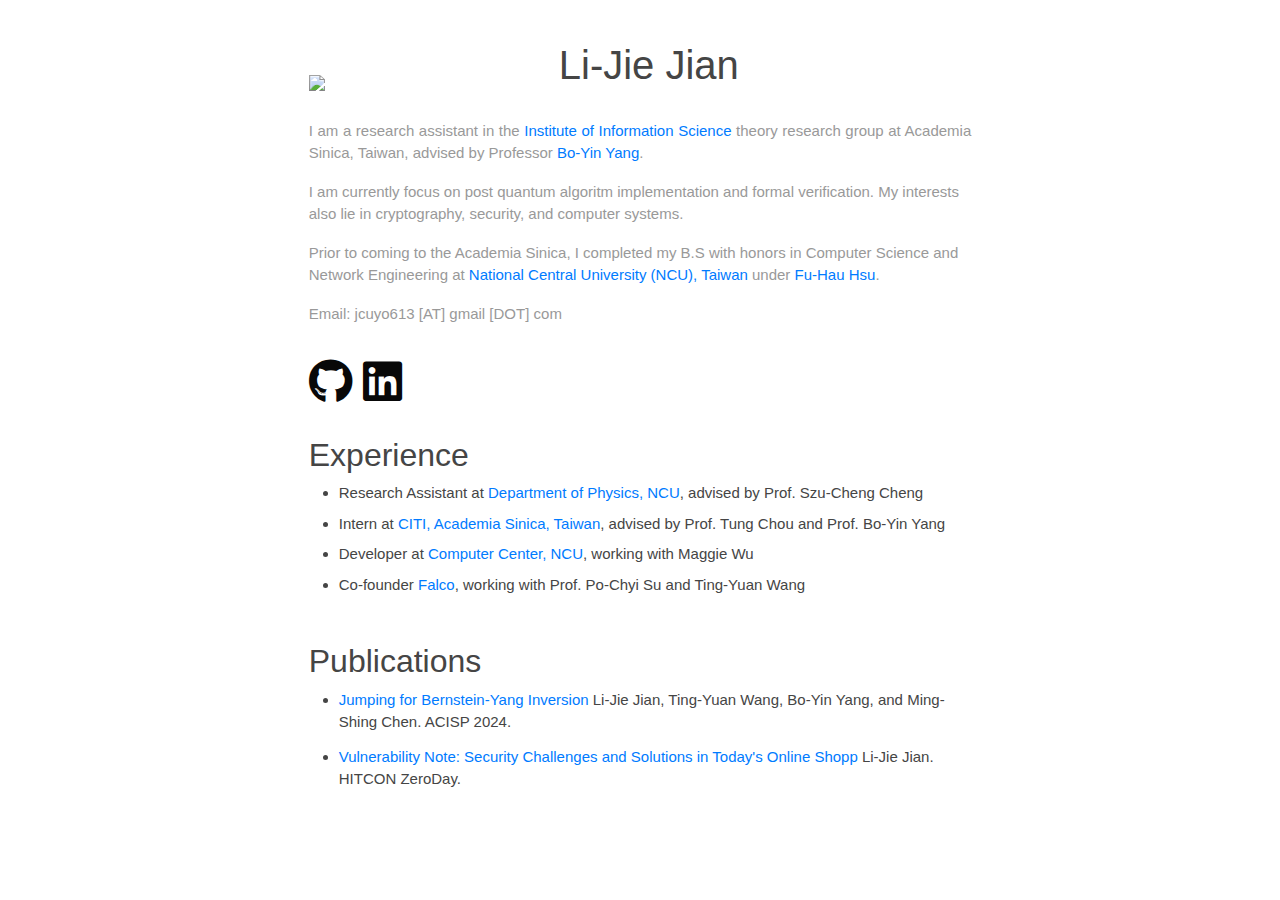
==== commit aeafa578: "new 2024" ====
--- a/index.html
+++ b/index.html
@@ -4,143 +4,61 @@
 <head>
     <meta charset="UTF-8">
     <meta name="viewport" content="width=device-width, initial-scale=1.0">
-    <title>LeeJ's Homepage</title>
+    <title>Li-Jie Jian</title>
     <link rel="shortcut icon" href="img/icon.PNG">
     <link rel="stylesheet" href="fontawesome/css/all.min.css">
     <link rel="apple-touch-icon" href="img/icon.PNG">
+    <script src="https://code.jquery.com/jquery-3.6.3.slim.js" integrity="sha256-DKU1CmJ8kBuEwumaLuh9Tl/6ZB6jzGOBV/5YpNE2BWc=" crossorigin="anonymous"></script>
     <link href="https://fonts.googleapis.com/css2?family=Source+Sans+Pro&display=swap" rel="stylesheet">
     <link href="css/bootstrap.min.css" rel="stylesheet">
     <link href="css/templatemo-xtra-blog.css" rel="stylesheet">
 </head>
 
 <body>
-    <header class="tm-header" id="tm-header">
-        <div class="tm-header-wrapper">
-            <button class="navbar-toggler" type="button" aria-label="Toggle navigation">
-                <i class="fas fa-bars"></i>
-            </button>
-            <div class="tm-site-header">
-                <div class="mb-2 mx-auto tm-site-logo"><img src="img/header.PNG" class="rounded-circle" width="140" height="140"></div>
-                <h1 class="text-center">LeeJ JIAN</h1>
-            </div>
-            <p class="tm-mb-65 text-white">
-                I'm LI-JIE JIAN or you can call me LeeJ, Dolphin.
-            </p>
-            <nav class="tm-nav" id="tm-nav">
-                <ul>
-                    <li class="tm-nav-item active">
-                        <a href="index.html" class="tm-nav-link">
-                            <i class="fas fa-home"></i> HomePage
-                        </a>
-                    </li>
-                    <li class="tm-nav-item">
-                        <a href="#" class="tm-nav-link">
-                            <i class="fas fa-camera"></i> Life Post
-                        </a>
-                    </li>
-                    <li class="tm-nav-item">
-                        <a href="#" class="tm-nav-link">
-                            <i class="fas fa-desktop"></i> Programming
-                        </a>
-                    </li>
-                    <li class="tm-nav-item">
-                        <a href="#" class="tm-nav-link">
-                            <i class="fas fa-flag"></i> CTF Write-up
-                        </a>
-                    </li>
-                </ul>
-            </nav>
-            <div class="tm-mb-65">
-                <a class="tm-link">
-                    <i class="fas fa-users"></i>&nbsp; More About Me
-                </a>
-                <a href="https://github.com/LeeJ-art" class="tm-social-link">
-                    <i class="fab fa-github tm-social-icon"></i>
-                </a>
-                <a href="https://twitter.com/LJay417" class="tm-social-link">
-                    <i class="fab fa-twitter tm-social-icon"></i>
-                </a>
-                <a href="https://instagram.com" class="tm-social-link">
-                    <i class="fab fa-instagram tm-social-icon"></i>
-                </a>
-                <a href="https://www.linkedin.com/in/j-lee-3013b7241/" class="tm-social-link">
-                    <i class="fab fa-linkedin tm-social-icon"></i>
-                </a>
-            </div>
-        </div>
-    </header>
 
-    <div class="container-fluid">
-        <main class="tm-main">
-            <div class="row tm-row">
-                <div class="col-12">
-                    <img src="img/TOP.PNG" width="800" height="300">
-                </div>
-            </div>
-            <div class="row tm-row tm-mb-45">
-                <div class="col-12">
-                    <hr class="tm-hr-golden tm-mb-55">
-                    <img src="" alt="Image" class="img-fluid">
-                </div>
-            </div>
-            <div class="row tm-row tm-mb-40">
-                <div class="col-12">
-                    <div class="mb-4">
-                        <h2 class="pt-2 tm-mb-40 tm-color-primary tm-post-title">About me</h2>
-                        <p>
-                            Hi! I'm LeeJ.
-                        </p>
-                        <p>
+    <p><img align="left" src="img/myself.jpg" width="250" hspace="0" style="padding-left: 0px; padding-right: 30px; padding-bottom:10px;  padding-top:50px" /></p>
+    
+    <h1>Li-Jie Jian</h1></br>
+    
+    <p style="text-align:justify">
+        I am a research assistant in the <a href="https://www.iis.sinica.edu.tw/en/index.html">Institute of Information Science</a> theory research group at Academia Sinica, Taiwan, advised by Professor 
+        <a href=https://homepage.iis.sinica.edu.tw/pages/byyang/index_en.html> Bo-Yin Yang</a>.
 
-                        </p>
-                    </div>
-                </div>
-            </div>
-            <div class="row tm-row tm-mb-120">
-                <div class="col-lg-4 tm-about-col">
-                    <div class="tm-bg-gray tm-about-pad">
-                        <div class="text-center tm-mt-40 tm-mb-60">
-                            <i class="fas fa-bezier-curve fa-4x tm-color-primary"></i>
-                        </div>
-                        <h2 class="mb-3 tm-color-primary tm-post-title">Background</h2>
-                        <p class="mb-0 tm-line-height-short">
-                            National Central University
-                        </p>
-                    </div>
-                </div>
-                <div class="col-lg-4 tm-about-col">
-                    <div class="tm-bg-gray tm-about-pad">
-                        <div class="text-center tm-mt-40 tm-mb-60">
-                            <i class="fas fa-users-cog fa-4x tm-color-primary"></i>
-                        </div>
-                        <h2 class="mb-3 tm-color-primary tm-post-title">Experience</h2>
-                        <p class="mb-0 tm-line-height-short">
-                            FalCo
-                        </p>
-                    </div>
-                </div>
-                <div class="col-lg-4 tm-about-col">
-                    <div class="tm-bg-gray tm-about-pad">
-                        <div class="text-center tm-mt-40 tm-mb-60">
-                            <i class="fab fa-creative-commons-sampling fa-4x tm-color-primary"></i>
-                        </div>
-                        <h2 class="mb-3 tm-color-primary tm-post-title">Publications</h2>
-                        <p class="mb-0 tm-line-height-short">
-                            ...
-                        </p>
-                    </div>
-                </div>
-            </div>
-            <footer class="row tm-row">
-                <div class="col-md-6 col-12 tm-color-gray">
-                    Design: <a rel="nofollow" target="_parent" class="tm-external-link">LeeJ-art</a>
-                </div>
-            </footer>
-        </main>
+    <p> I am currently focus on post quantum algoritm implementation and formal verification. 
+        My interests also lie in cryptography, security, and computer systems.</p>
+
+    <p>Prior to coming to the Academia Sinica, I completed my B.S with honors in Computer Science and Network Engineering at <a href=https://www.ncu.edu.tw/en/index.html>National Central University (NCU), Taiwan</a> under <a href="https://staff.csie.ncu.edu.tw/hsufh/">Fu-Hau Hsu</a>.
+    
+    <p>Email: jcuyo613 [AT] gmail [DOT] com</p>
+    
+    <div class="tm-mb-25">
+    <a href="https://github.com/LeeJ-art" class="tm-social-link">
+        <i class="fab fa-github tm-social-icon"></i>
+    </a>
+    <a href="https://www.linkedin.com/in/j-lee-3013b7241/" class="tm-social-link">
+        <i class="fab fa-linkedin tm-social-icon"></i>
+    </a>
     </div>
+</ol>
+    
+    <h2 style="padding-top: 30px">Experience</h2>    
+    <ul>
+        <li style="margin-bottom: 8px;">Research Assistant at <a href="https://www.phy.ncu.edu.tw/">Department of Physics, NCU</a>, advised by Prof. Szu-Cheng Cheng</li>
+        <li style="margin-bottom: 8px;">Intern at <a href="https://www.citi.sinica.edu.tw/en/">CITI, Academia Sinica, Taiwan</a>, advised by Prof. Tung Chou and Prof. Bo-Yin Yang</li>
+        <li style="margin-bottom: 8px;">Developer at <a href="https://www.cc.ncu.edu.tw/">Computer Center, NCU</a>, working with Maggie Wu</li>
+        <li style="margin-bottom: 8px;">Co-founder <a href="https://tyc.tycg.gov.tw/">Falco</a>, working with Prof. Po-Chyi Su and Ting-Yuan Wang</li>
+    </ul>
+    </ol>
 
-    <script src="js/jquery.min.js"></script>
-    <script src="js/templatemo-script.js"></script>
-</body>
+
+    <h2 style="padding-top: 30px">Publications</h2>    
+    <ul>
+        <li style="margin-bottom: 12px;"><a href="https://eprint.iacr.org/2024/644.pdf">Jumping for Bernstein-Yang Inversion</a> Li-Jie Jian, Ting-Yuan Wang,  Bo-Yin Yang, and Ming-Shing Chen. ACISP 2024.</li>
+        <li style="margin-bottom: 12px;"><a href="https://zeroday.hitcon.org/vulnerability/ZD-2022-00386">Vulnerability Note: Security
+            Challenges and Solutions in Today's Online Shopp</a> Li-Jie Jian. HITCON ZeroDay.</li>
+    </ul>
+    </ol>
+
+    </body>
 
 </html>--- a/css/templatemo-xtra-blog.css
+++ b/css/templatemo-xtra-blog.css
@@ -34,6 +34,12 @@
     color: #999;
 }
 
+.AT {
+    font-weight: bold;
+    color: white;
+    font-size: 16px;
+}
+
 .tm-header {
     background-color: #272727;
     color: white;
@@ -42,8 +48,10 @@
     left: 0;
     bottom: 0;
     z-index: 100;
-    width: 400px;
+    max-width: 400px;
     overflow-y: visible;
+    /*transform: translateX(0);*/
+    transition: 0.3s;
 }
 
 .tm-header-wrapper {
@@ -58,6 +66,64 @@
 .tm-header-wrapper::-webkit-scrollbar {
     width: 0;
     height: 0;
+}
+
+.tm-main {
+    margin-left: 400px;
+    padding: 80px 100px 25px;
+}
+
+.tm-header label {
+    position: absolute;
+    width: 40px;
+    height: 80px;
+    background-color: red;
+    color: #d1d1d1;
+    right: -40px;
+    top: 0;
+    bottom: 0;
+    margin: auto;
+    line-height: 80px;
+    font-size: 30px;
+    text-align: center;
+    border-radius: 0 5px 5px 0;
+    box-shadow: 5px 0 5px hsla(240, 40%, 15%, .6);
+}
+
+#active {
+    position: absolute;
+    opacity: 0;
+    z-index: -1;
+}
+
+#active:checked~.container-fluid .tm-main {
+    margin: auto;
+    background-color: #272727;
+}
+
+#active:checked~.container-fluid .tm-main .tm-row {
+    margin: auto;
+    margin-bottom: 10px;
+}
+
+#active:checked~.tm-header {
+    transform: translateX(-100%);
+}
+
+#active:checked~.tm-header label .fas {
+    transform: scaleX(-1);
+}
+
+#active:checked~.container-fluid .tm-main .tm-row .tm-line-bio {
+    color: white;
+}
+
+#active:checked~.container-fluid .tm-main .tm-row .tm-line-article {
+    color: white;
+}
+
+#active:checked~.container-fluid .tm-main .tm-row .tm-color-primary {
+    color: rgb(4, 242, 242);
 }
 
 .tm-site-header {
@@ -79,11 +145,6 @@
     color: #0CC;
 }
 
-.tm-main {
-    margin-left: 400px;
-    padding: 80px 100px 25px;
-}
-
 .tm-post {
     max-width: 470px;
 }
@@ -94,12 +155,16 @@
 }
 
 .tm-nav {
-    margin-bottom: 50px;
+    margin-bottom: 20px;
 }
 
 .tm-nav-item {
     list-style: none;
-    margin-bottom: 30px;
+    margin-bottom: 20px;
+}
+
+.tm-nav-item-more {
+    list-style: none;
 }
 
 .tm-nav-link {
@@ -119,6 +184,10 @@
     color: #0CC;
     background-color: white;
     text-decoration: none;
+}
+
+.tm-nav-item.style ::-webkit-scrollbar-track {
+    background-color: #ff6536;
 }
 
 .tm-nav ul {
@@ -144,7 +213,7 @@
 }
 
 ul {
-    margin: 0;
+    margin-left: 30px;
     padding: 0;
 }
 
@@ -159,12 +228,12 @@
     height: 50px;
     text-align: center;
     padding-top: 8px;
-    margin-right: 15px;
+    margin-right: 20px;
     margin-bottom: 15px;
 }
 
 .tm-social-icon {
-    color: #F0F0F0;
+    color: #080808;
     transition: all 0.3s ease;
 }
 
@@ -271,7 +340,7 @@
 .tm-new-badge {
     top: 25px;
     right: -10px;
-    background-color: #0CC;
+    background-color: #F00078;
     color: white;
     padding: 5px 20px;
 }
@@ -379,7 +448,7 @@
 }
 
 hr.tm-hr-golden {
-    border-top: 5px solid #FFD700;
+    border-top: 5px solid gold;
 }
 
 hr.tm-hr-crimson {
@@ -453,6 +522,28 @@
     padding-top: 60px;
 }
 
+.tm-bigraphy {
+    font-size: 20px;
+    color: white;
+    margin-bottom: 60px;
+}
+
+.tm-introduction {
+    font-size: 20px;
+    color: #272727;
+}
+
+.tm-mb-20 {
+    display: flex;
+    margin-top: -30px;
+    justify-content: center;
+    align-items: center;
+}
+
+.tm-mb-15 {
+    margin-bottom: 10px;
+}
+
 .tm-mb-40 {
     margin-bottom: 40px;
 }
@@ -483,6 +574,10 @@
 
 .tm-mb-120 {
     margin-bottom: 120px;
+}
+
+.tm-mt-20 {
+    margin-top: 20px;
 }
 
 .tm-mt-40 {
@@ -532,12 +627,30 @@
     max-width: none;
 }
 
+.img-auto {
+    display: block;
+    margin: auto;
+    height: 240px;
+    width: 800px;
+}
+
+.img-myself {
+    height: 300px;
+    width: 200px;
+    border: 2px solid #272727;
+    border-radius: 25px;
+    display: block;
+    margin-left: 30px;
+}
+
 .tm-about-pad {
-    padding: 40px 35px;
+    height: 400px;
+    padding: 20px 25px;
 }
 
 .tm-person {
-    max-width: 430px;
+    max-width: 1540px;
+    width: 100%;
 }
 
 .tm-link {
@@ -556,6 +669,28 @@
     line-height: 1.8;
 }
 
+.tm-line-bio {
+    line-height: 2.0;
+    color: #272727;
+    font-size: 16px;
+}
+
+.tm-line-article {
+    color: #272727;
+}
+
+.tm-line-bg {
+    line-height: 2.0;
+    color: #272727;
+    font-size: 16px;
+}
+
+.tm-line-exp {
+    line-height: 2.0;
+    color: #272727;
+    font-size: 16px;
+}
+
 .gmap_canvas {
     overflow: hidden;
     background: none!important;
@@ -568,7 +703,7 @@
     display: inline-block;
 }
 
-.tm-social-links li a {
+conta .tm-social-links li a {
     display: block;
     color: white;
     background-color: #0CC;
@@ -618,13 +753,21 @@
     display: flex;
 }
 
+.media {
+    max-width: 1500px;
+}
+
 @media (max-width: 1540px) {
     .tm-header {
-        width: 320px;
+        width: 640px;
     }
     .tm-main {
         margin-left: 320px;
         width: calc(100% - 320px);
+    }
+    .tm-person {
+        max-width: 1540px;
+        width: 800px;
     }
 }
 
@@ -632,7 +775,11 @@
     .tm-about-col {
         flex: 0 0 100%;
         max-width: 100%;
-        margin-bottom: 30px;
+        margin-bottom: 10px;
+    }
+    .tm-person {
+        max-width: 1300px;
+        width: 600px;
     }
 }
 
@@ -655,6 +802,10 @@
     .form-inline .form-control.tm-search-input {
         width: 80%;
         margin-right: 15px;
+    }
+    .tm-person {
+        max-width: 1540px;
+        width: 550px;
     }
 }
 
@@ -673,16 +824,21 @@
     .tm-header-wrapper {
         padding: 15px;
     }
+    .tm-header label {
+        display: none;
+    }
     .navbar-toggler {
         display: block;
         position: fixed;
         left: 0;
         top: 0;
-        background-color: rgba(56, 204, 204, 0.75);
-        color: white;
+        font-size: 30px;
+        background-color: red;
+        color: #d1d1d1;
         padding: 10px 15px;
         transition: all 0.3s ease;
-        border-radius: 0;
+        border-radius: 0 5px 5px 0;
+        box-shadow: 5px 0 5px hsla(240, 40%, 15%, .6);
         top: 5px;
     }
     .tm-header.show .navbar-toggler {
@@ -692,16 +848,21 @@
         margin-left: 0;
         padding: 50px 40px;
         width: 100%;
+        background-color: #272727;
+    }
+    .tm-line-bio {
+        color: white;
     }
     .tm-post-sidebar {
         margin-left: 0;
         margin-right: auto;
     }
     .tm-person-col {
-        width: 50%;
+        width: 100%;
     }
     .tm-person {
         flex-direction: row;
+        width: 700px;
     }
     .tm-contact-left {
         flex: 0 0 58.333333%;
@@ -739,6 +900,10 @@
     }
     .tm-copyright {
         text-align: left;
+    }
+    .tm-person {
+        flex-direction: row;
+        width: 600px;
     }
 }
 
@@ -788,6 +953,10 @@
     .tm-contact-right {
         padding-left: 15px;
     }
+    .tm-person {
+        max-width: 1540px;
+        width: 500px;
+    }
 }
 
 @media (max-width: 575px) {
@@ -795,19 +964,83 @@
     .tm-contact-form textarea {
         max-width: 100%;
     }
-}
-
-@media (max-width: 480px) {
+    .tm-person {
+        flex-direction: row;
+        display: inline-block;
+        max-width: 500px;
+    }
+    .img-myself {
+        text-align: center;
+        vertical-align: middle;
+    }
+    .media-body {
+        padding-top: 25px;
+        text-align: center;
+    }
+}
+
+@media (max-width: 515px) {
     .tm-person-col {
         width: 100%;
     }
     .tm-person {
         flex-direction: row;
+        display: inline-block;
+        max-width: 400px;
+    }
+    .img-myself {
+        margin-left: 110px;
+        text-align: center;
+        vertical-align: middle;
+    }
+    .media-body {
+        padding-top: 25px;
+    }
+}
+
+@media (max-width: 415px) {
+    .tm-person-col {
+        width: 100%;
+    }
+    .tm-person {
+        flex-direction: row;
+        display: inline-block;
+        width: 300px;
+    }
+    .img-myself {
+        margin-left: 70px;
+        text-align: center;
+        vertical-align: middle;
+    }
+    .media-body {
+        padding-top: 25px;
+        padding-left: 10px;
+        text-align: center;
+        vertical-align: middle;
     }
 }
 
 @media (max-width: 380px) {
-    .tm-person img {
-        max-width: 120px;
-    }
-}+    .tm-person {
+        max-width: 300px;
+    }
+    .img-myself {
+        text-align: center;
+        vertical-align: middle;
+    }
+    .media-body {
+        padding-top: 25px;
+        text-align: center;
+        vertical-align: middle;
+    }
+}
+
+body {
+    margin: 1em auto;
+    margin-bottom: 15px;
+    max-width: 45.5em;
+    font: 300 16px/1.5 Roboto Light, sans-serif;
+    color: #454545;
+    font-size: 15px;
+    padding: 10px;
+  }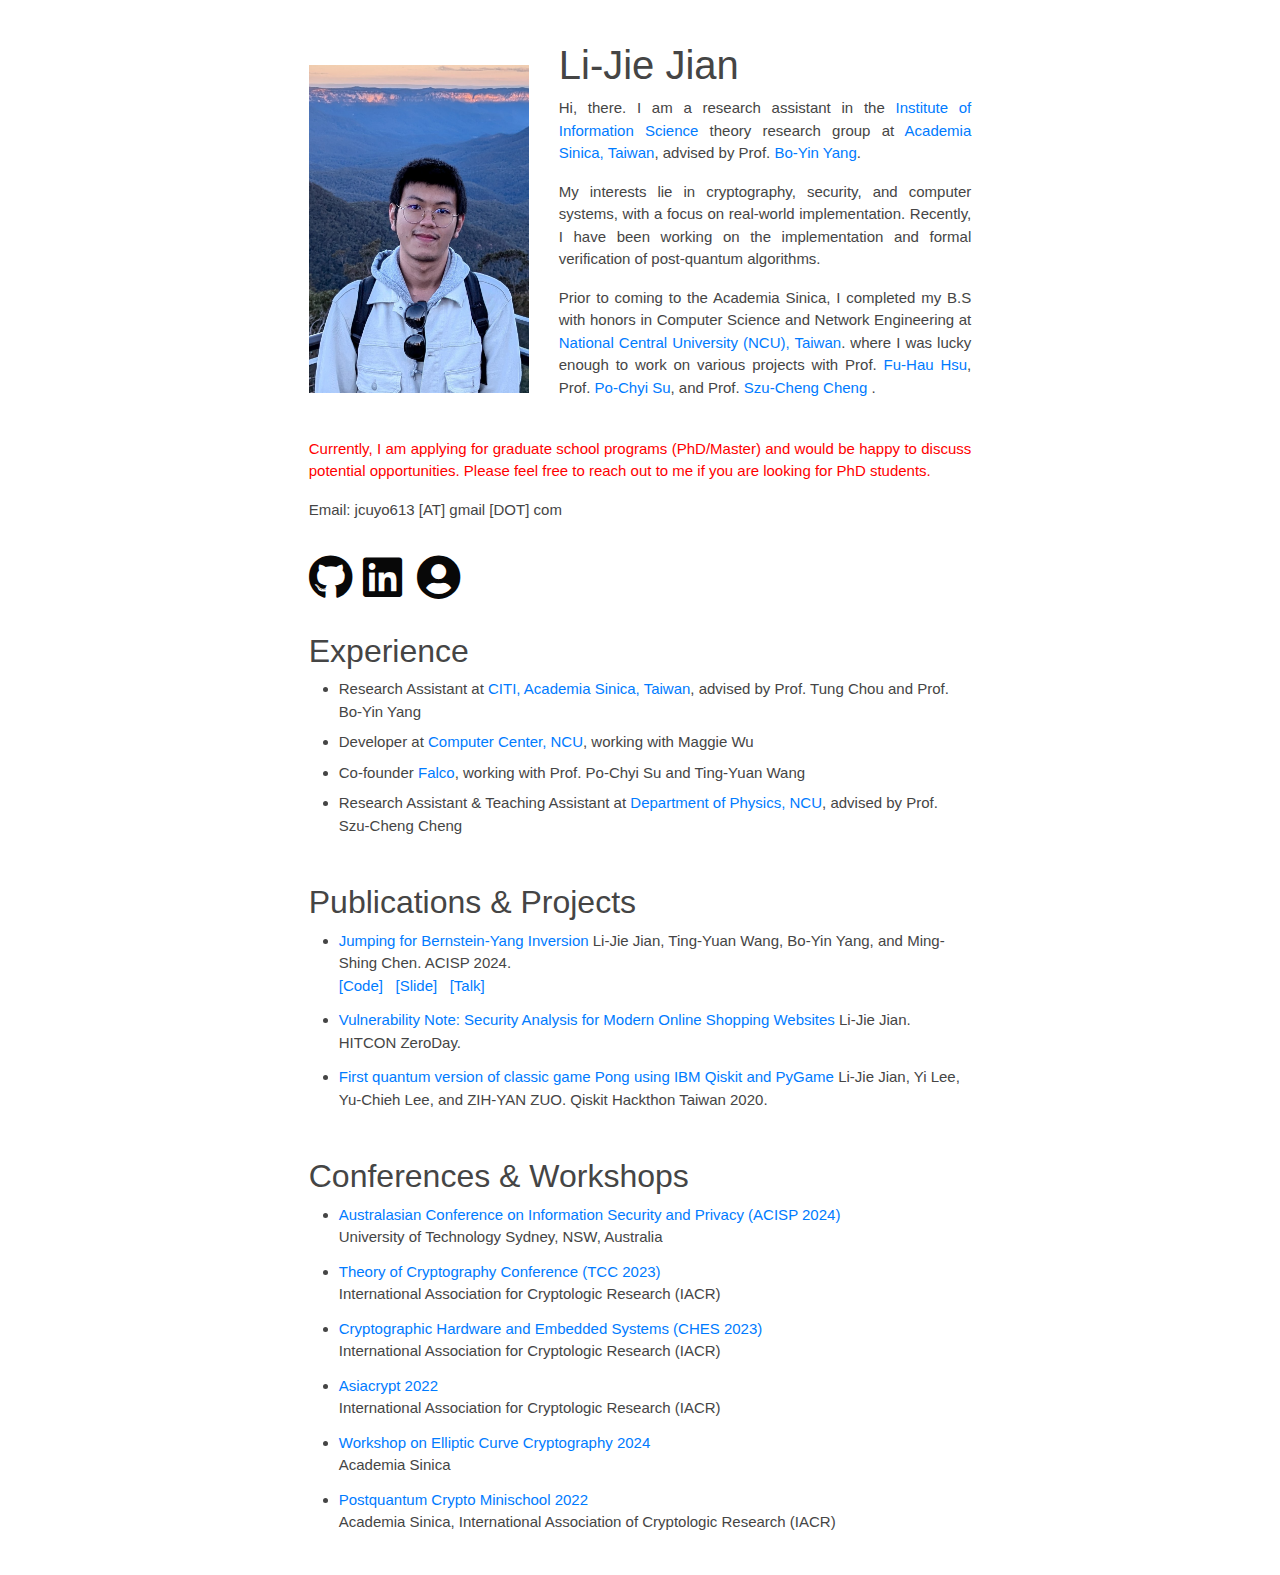
==== commit e6550bae: "update 2024" ====
--- a/index.html
+++ b/index.html
@@ -16,46 +16,79 @@
 
 <body>
 
-    <p><img align="left" src="img/myself.jpg" width="250" hspace="0" style="padding-left: 0px; padding-right: 30px; padding-bottom:10px;  padding-top:50px" /></p>
+    <p><img align="left" src="img/Jian.jpg" width="250" style="padding-right: 30px; padding-bottom:30px;  padding-top:40px" /></p>
     
-    <h1>Li-Jie Jian</h1></br>
+    <h1>Li-Jie Jian</h1>
     
     <p style="text-align:justify">
-        I am a research assistant in the <a href="https://www.iis.sinica.edu.tw/en/index.html">Institute of Information Science</a> theory research group at Academia Sinica, Taiwan, advised by Professor 
+        Hi, there. I am a research assistant in the <a href="https://www.iis.sinica.edu.tw/en/index.html">Institute of Information Science</a> theory research group at <a href="https://www.sinica.edu.tw/en/">Academia Sinica, Taiwan</a>, advised by Prof. 
         <a href=https://homepage.iis.sinica.edu.tw/pages/byyang/index_en.html> Bo-Yin Yang</a>.
 
-    <p> I am currently focus on post quantum algoritm implementation and formal verification. 
-        My interests also lie in cryptography, security, and computer systems.</p>
+    <p style="text-align:justify"> My interests lie in cryptography, security, and computer systems, with a focus on real-world implementation. Recently, I have been working on the implementation and formal verification of post-quantum algorithms.</p>
 
-    <p>Prior to coming to the Academia Sinica, I completed my B.S with honors in Computer Science and Network Engineering at <a href=https://www.ncu.edu.tw/en/index.html>National Central University (NCU), Taiwan</a> under <a href="https://staff.csie.ncu.edu.tw/hsufh/">Fu-Hau Hsu</a>.
+    <p style="text-align:justify"> Prior to coming to the Academia Sinica, I completed my B.S with honors in Computer Science and Network Engineering at <a href=https://www.ncu.edu.tw/en/index.html>National Central University (NCU), Taiwan</a>.
+        where I was lucky enough to work on various projects with Prof. <a href="https://staff.csie.ncu.edu.tw/hsufh/">Fu-Hau Hsu</a>,
+        Prof. <a href="https://staff.csie.ncu.edu.tw/pochyisu/">Po-Chyi Su</a>, and Prof. <a href="linkedin.com/in/szu-cheng-cheng-3891a770">Szu-Cheng Cheng</a>
+        .
+    </p>
+    <br>
+    <p style="text-align:justify; color:red" class="looking">Currently, I am applying for graduate school programs (PhD/Master) and would be happy to discuss potential opportunities. Please feel free to reach out to me if you are looking for PhD students.</p>
     
     <p>Email: jcuyo613 [AT] gmail [DOT] com</p>
     
     <div class="tm-mb-25">
-    <a href="https://github.com/LeeJ-art" class="tm-social-link">
+    <a title="Github" href="https://github.com/LeeJ-art" class="tm-social-link">
         <i class="fab fa-github tm-social-icon"></i>
     </a>
-    <a href="https://www.linkedin.com/in/j-lee-3013b7241/" class="tm-social-link">
+    <a title="Linkedin" href="https://www.linkedin.com/in/li-jie-jian-3013b7241/" class="tm-social-link">
         <i class="fab fa-linkedin tm-social-icon"></i>
     </a>
+    <a title="CV" href="./file/CV.pdf" class="tm-social-link">
+        <i class="fa fa-user-circle tm-social-icon"></i>
+    </a>
     </div>
-</ol>
-    
+
+    </ol>
     <h2 style="padding-top: 30px">Experience</h2>    
     <ul>
-        <li style="margin-bottom: 8px;">Research Assistant at <a href="https://www.phy.ncu.edu.tw/">Department of Physics, NCU</a>, advised by Prof. Szu-Cheng Cheng</li>
-        <li style="margin-bottom: 8px;">Intern at <a href="https://www.citi.sinica.edu.tw/en/">CITI, Academia Sinica, Taiwan</a>, advised by Prof. Tung Chou and Prof. Bo-Yin Yang</li>
+        <li style="margin-bottom: 8px;">Research Assistant at <a href="https://www.citi.sinica.edu.tw/en/">CITI, Academia Sinica, Taiwan</a>, advised by Prof. Tung Chou and Prof. Bo-Yin Yang</li>
         <li style="margin-bottom: 8px;">Developer at <a href="https://www.cc.ncu.edu.tw/">Computer Center, NCU</a>, working with Maggie Wu</li>
         <li style="margin-bottom: 8px;">Co-founder <a href="https://tyc.tycg.gov.tw/">Falco</a>, working with Prof. Po-Chyi Su and Ting-Yuan Wang</li>
+        <li style="margin-bottom: 8px;">Research Assistant & Teaching Assistant at <a href="https://www.phy.ncu.edu.tw/">Department of Physics, NCU</a>, advised by Prof. Szu-Cheng Cheng</li>
     </ul>
     </ol>
 
 
-    <h2 style="padding-top: 30px">Publications</h2>    
+    <h2 style="padding-top: 30px">Publications & Projects</h2>    
     <ul>
-        <li style="margin-bottom: 12px;"><a href="https://eprint.iacr.org/2024/644.pdf">Jumping for Bernstein-Yang Inversion</a> Li-Jie Jian, Ting-Yuan Wang,  Bo-Yin Yang, and Ming-Shing Chen. ACISP 2024.</li>
-        <li style="margin-bottom: 12px;"><a href="https://zeroday.hitcon.org/vulnerability/ZD-2022-00386">Vulnerability Note: Security
-            Challenges and Solutions in Today's Online Shopp</a> Li-Jie Jian. HITCON ZeroDay.</li>
+        <li style="margin-bottom: 12px;"><a href="https://eprint.iacr.org/2024/644.pdf">Jumping for Bernstein-Yang Inversion</a> Li-Jie Jian, Ting-Yuan Wang,  Bo-Yin Yang, and Ming-Shing Chen. ACISP 2024.
+        <br><a href="https://github.com/Jumpdivstepsx/Jumping4Bernstein-YangInversion">[Code]</a> &nbsp; <a href="./file/ACISP24_Jump4NTRUP.pdf">[Slide]</a> &nbsp; <a href="https://drive.google.com/file/d/1MrgH-QH-VYRMfaK5wP4F4U73zmQEL8Uh/view?usp=sharing">[Talk]</a> 
+        </li>
+        <li style="margin-bottom: 12px;"><a href="https://zeroday.hitcon.org/vulnerability/ZD-2022-00386">Vulnerability Note: Security Analysis for Modern Online Shopping Websites</a> Li-Jie Jian. HITCON ZeroDay.</li>
+        <li style="margin-bottom: 12px;"><a href="https://kirais.itch.io/qpong">First quantum version of classic game Pong using IBM Qiskit and PyGame</a> Li-Jie Jian, Yi Lee, Yu-Chieh Lee, and ZIH-YAN ZUO. Qiskit Hackthon Taiwan 2020.</li>
+    </ul>
+    </ol>
+
+    <h2 style="padding-top: 30px">Conferences & Workshops</h2>    
+    <ul>
+        <li style="margin-bottom: 12px;"><a href="https://www.acisp24.com/">Australasian Conference on Information Security and Privacy (ACISP 2024)</a>
+            <br> University of Technology Sydney, NSW, Australia
+        </li>
+        <li style="margin-bottom: 12px;"><a href="https://tcc.iacr.org/2023/">Theory of Cryptography Conference (TCC 2023)</a>
+            <br> International Association for Cryptologic Research (IACR)
+        </li>
+        <li style="margin-bottom: 12px;"><a href="https://ches.iacr.org/2023/">Cryptographic Hardware and Embedded Systems (CHES 2023)</a>
+            <br> International Association for Cryptologic Research (IACR)
+        </li>
+        <li style="margin-bottom: 12px;"><a href="https://asiacrypt.iacr.org/2022/">Asiacrypt 2022</a>
+            <br> International Association for Cryptologic Research (IACR)
+        </li>
+        <li style="margin-bottom: 12px;"><a href="https://troll.iis.sinica.edu.tw/ecc24/index.shtml">Workshop on Elliptic Curve Cryptography 2024</a>
+            <br> Academia Sinica
+        </li>
+        <li style="margin-bottom: 12px;"><a href="https://troll.iis.sinica.edu.tw/school22/index.shtml">Postquantum Crypto Minischool 2022</a>
+            <br> Academia Sinica, International Association of Cryptologic Research (IACR)
+        </li>
     </ul>
     </ol>
 
--- a/css/templatemo-xtra-blog.css
+++ b/css/templatemo-xtra-blog.css
@@ -13,7 +13,7 @@
 
 p,
 span {
-    color: #999;
+    color: #454545;
 }
 
 hr {
@@ -255,6 +255,11 @@
 
 .tm-social-link:hover .tm-social-icon.fa-linkedin {
     color: #06a7f1;
+    
+}
+
+.tm-social-link:hover .tm-social-icon.fa-user-circle {
+    color: #03ff31dc;
 }
 
 .navbar-toggler {
@@ -614,9 +619,14 @@
     outline: none;
 }
 
+p.looking:hover {
+    text-decoration: none;
+    color: #ff0000;
+}
+
 a:hover {
     text-decoration: none;
-    color: #048c8c;
+    color: #00c8ff;
 }
 
 a:hover figcaption {
